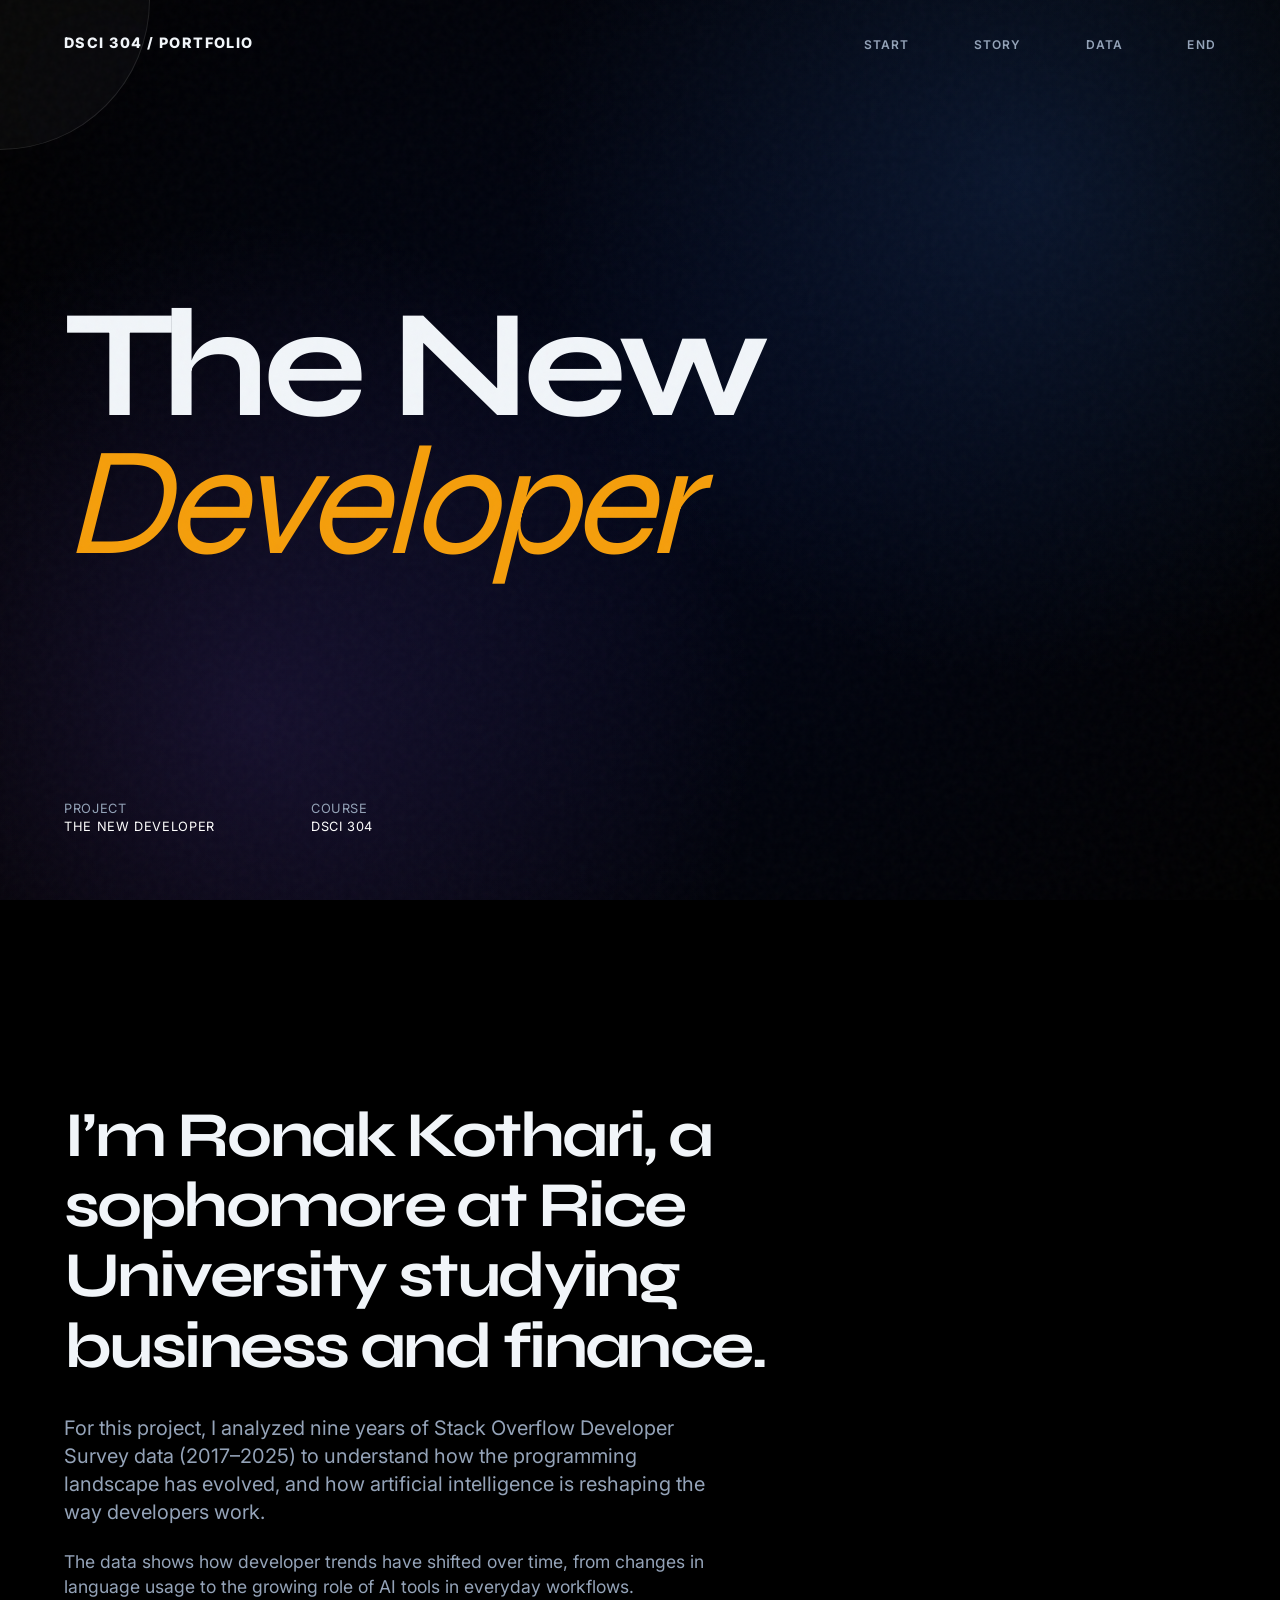
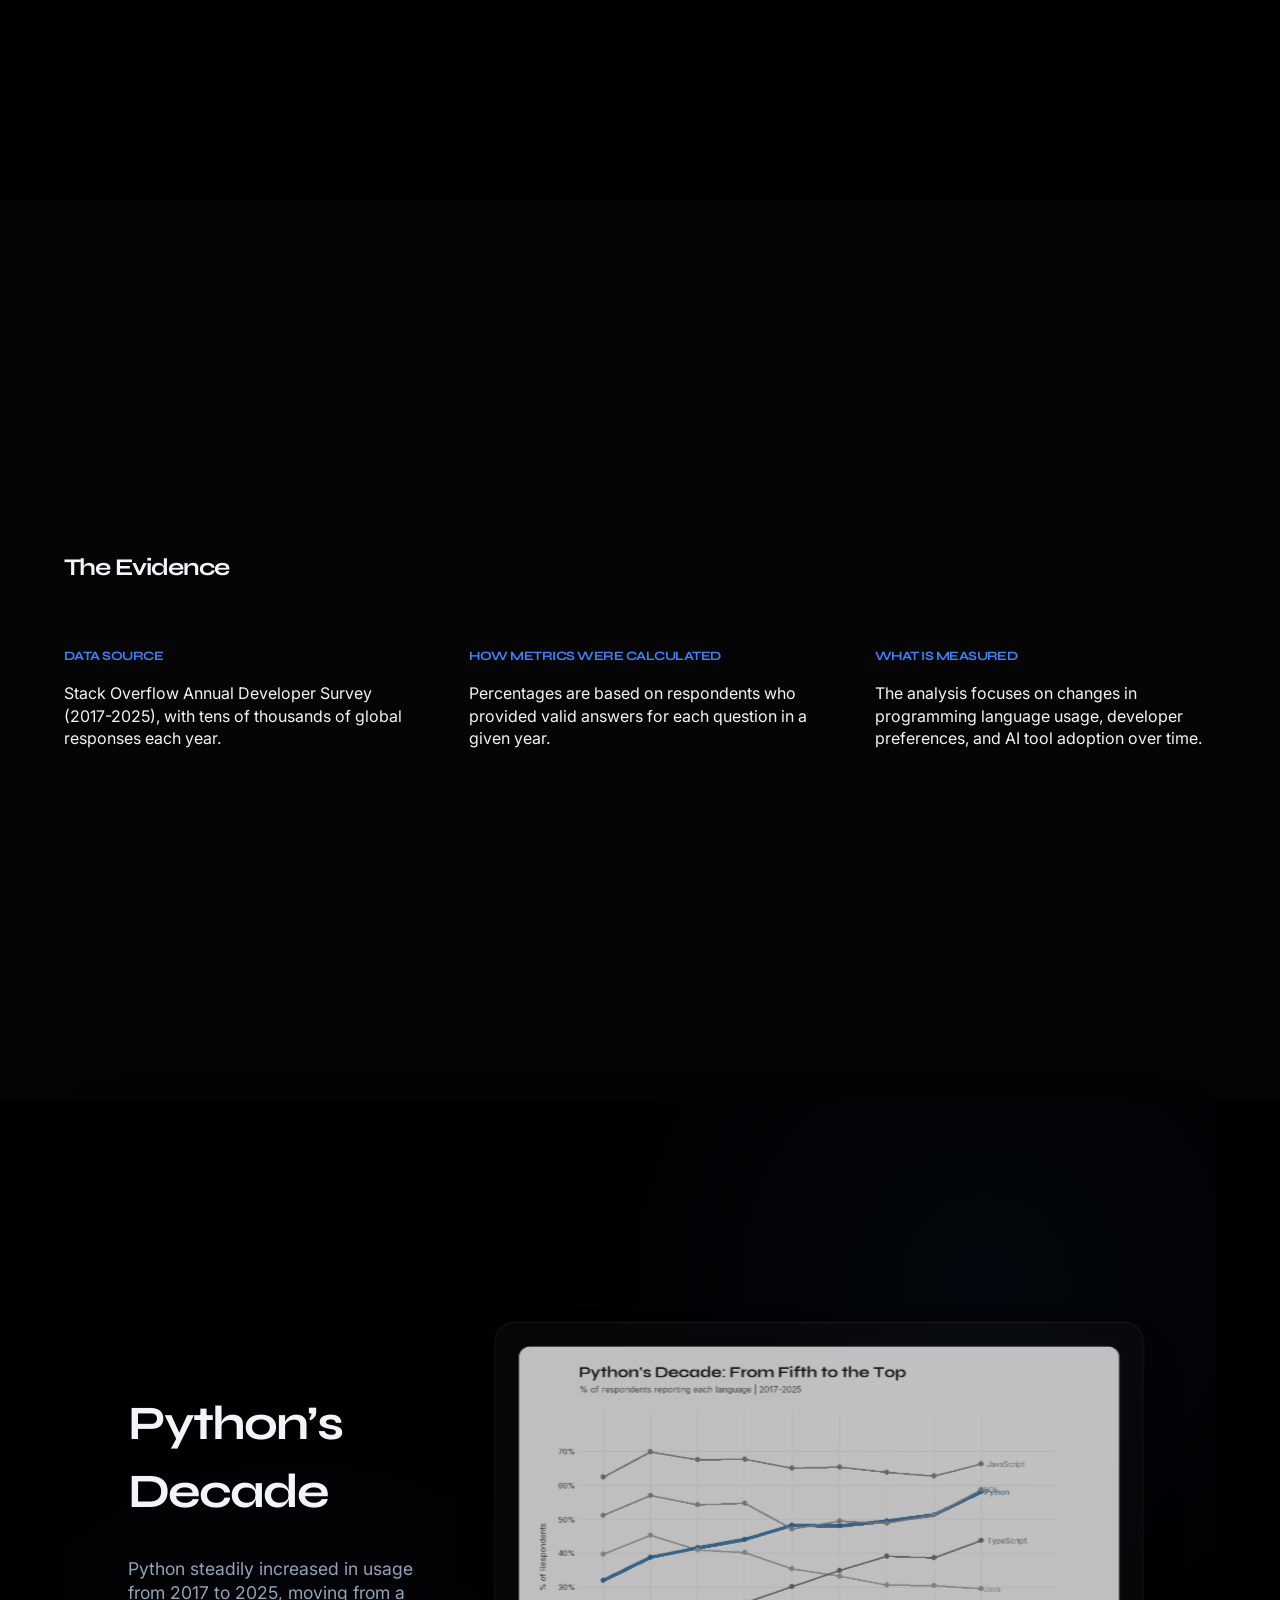
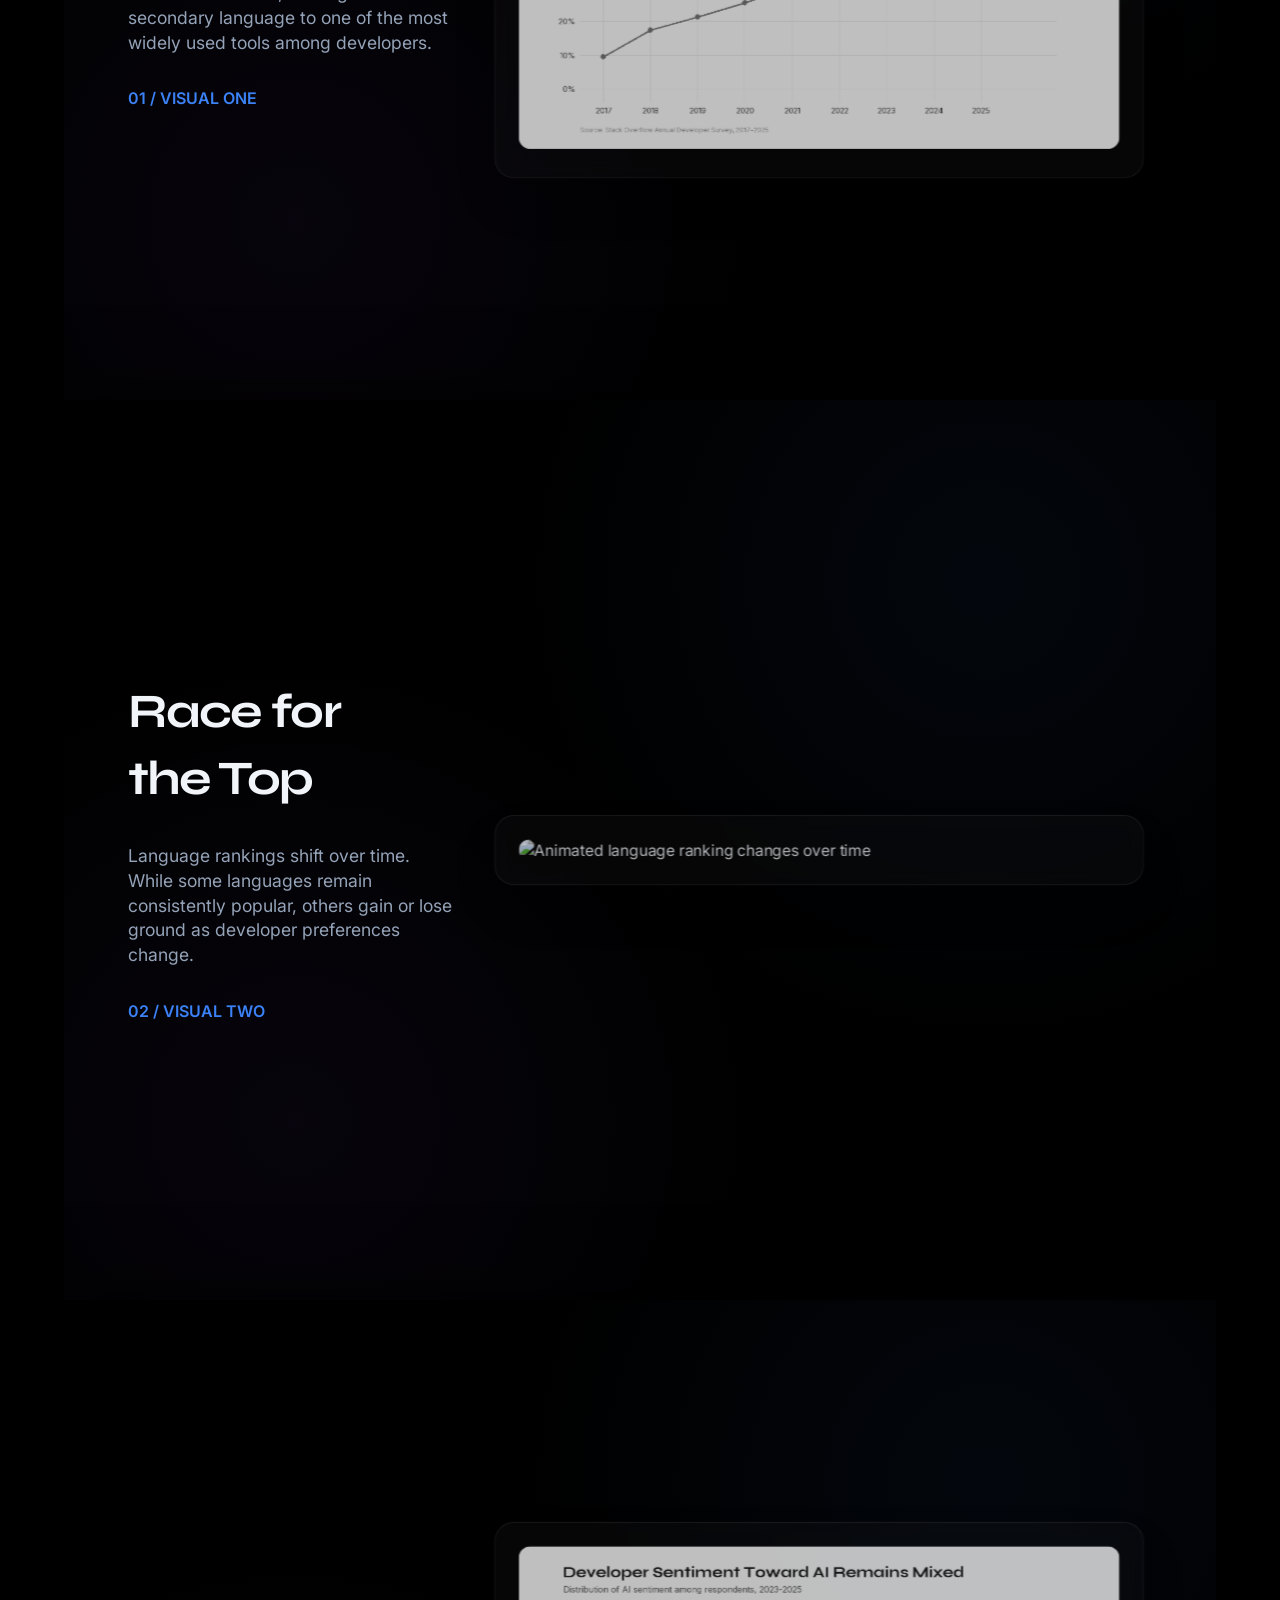
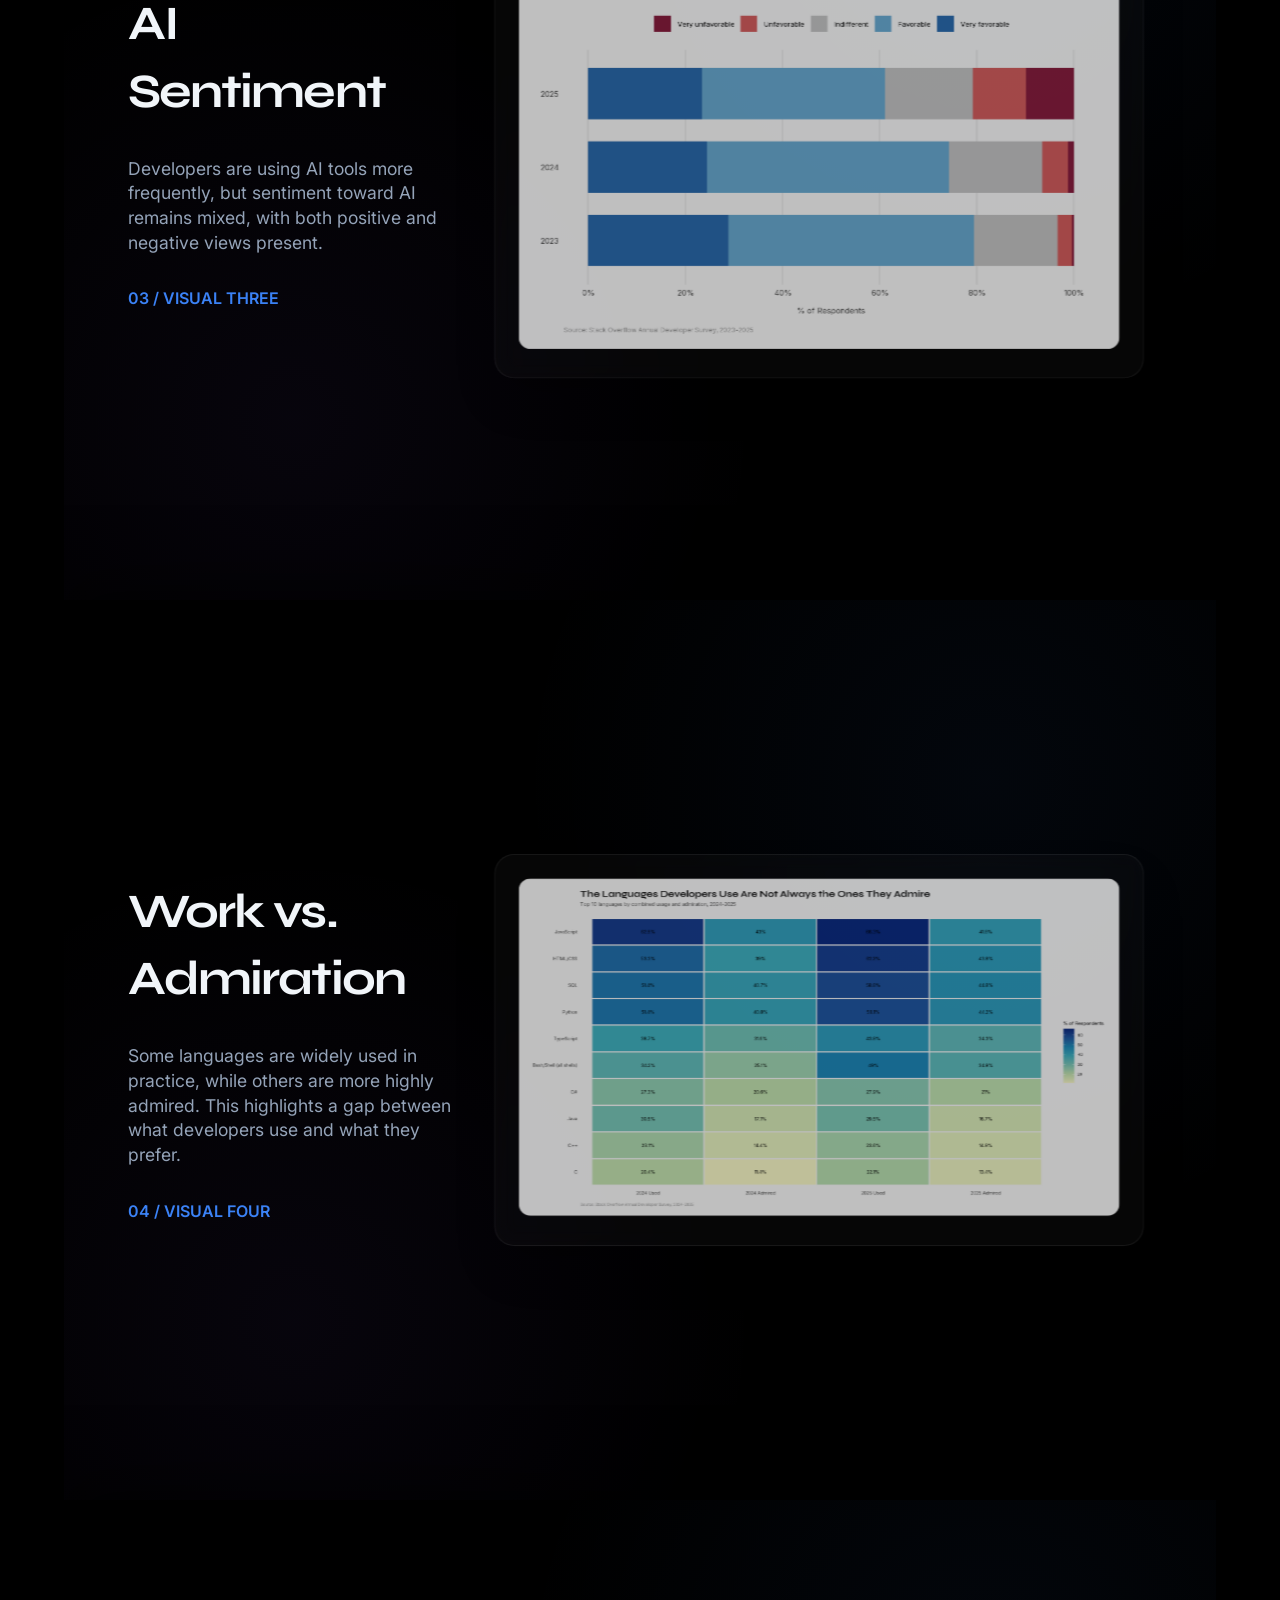
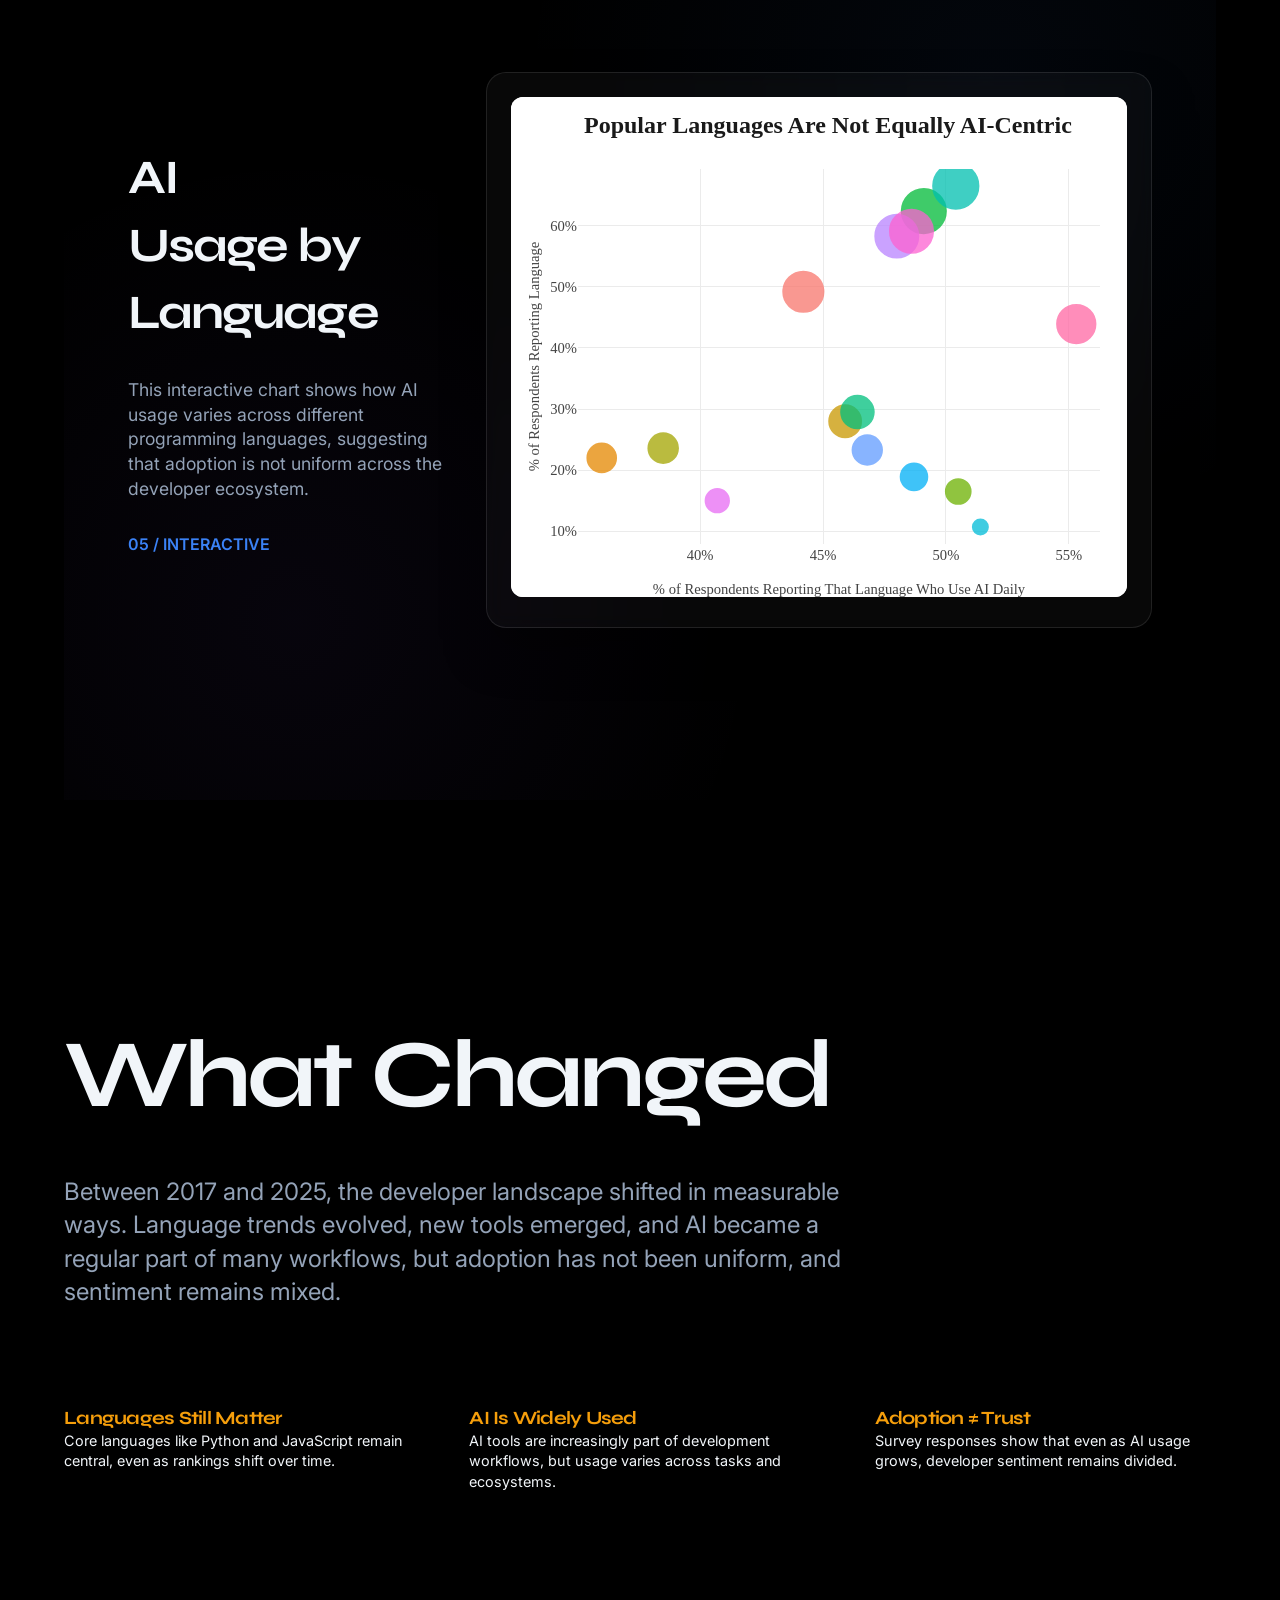
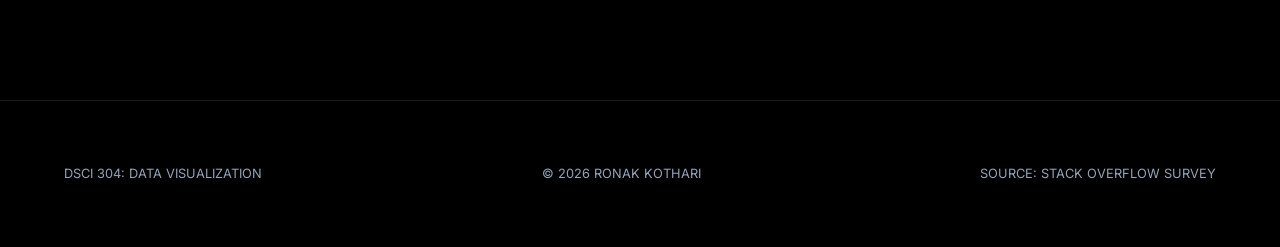
==== index.html @ cf256918 "Final Draft" ====
<!DOCTYPE html>
<html lang="en">

<head>
    <meta charset="UTF-8">
    <meta name="viewport" content="width=device-width, initial-scale=1.0">
    <meta name="description"
        content="A data story about the shift in developer culture from languages to AI, based on Stack Overflow Developer Surveys 2017-2025.">
    <title>Stack Overflow | The Shift to AI</title>
    <link rel="stylesheet" href="styles.css">
</head>

<body>

    <header>
        <nav>
            <div class="logo">DSCI 304 / PORTFOLIO</div>
            <ul class="nav-links">
                <li><a href="#hero" style="text-decoration: none;">Start</a></li>
                <li><a href="#intro" style="text-decoration: none;">Story</a></li>
                <li><a href="#methodology" style="text-decoration: none;">Data</a></li>
                <li><a href="#conclusion" style="text-decoration: none;">End</a></li>
            </ul>
        </nav>
    </header>

    <main>
        <section id="hero" class="hero">
            <div class="hero-content">
                <h1 class="reveal">The New <br> <span class="italic">Developer</span></h1>
            </div>
            <div class="orb-overlay"></div>
            <div class="hero-footer reveal">
                <div>
                    <div>Project</div>
                    <div style="color:white">The New Developer</div>
                </div>
                <div>
                    <div>Course</div>
                    <div style="color:white">DSCI 304</div>
                </div>
            </div>
        </section>

        <section id="intro" class="full-page-section">
            <div class="hero-content reveal">
                <h2 style="font-size: clamp(2rem, 5vw, 4rem); max-width: 900px; line-height: 1.1;">
                    I’m Ronak Kothari, a sophomore at Rice University studying business and finance.
                </h2>

                <p style="margin-top: 2rem; font-size: 1.25rem; max-width: 650px; color: var(--text-muted);">
                    For this project, I analyzed nine years of Stack Overflow Developer Survey data (2017–2025) to
                    understand how the programming landscape has evolved, and how artificial intelligence is reshaping
                    the way developers work.
                </p>

                <p style="margin-top: 1.5rem; font-size: 1.1rem; max-width: 650px; color: var(--text-muted);">
                    The data shows how developer trends have shifted over time, from changes in language usage to the
                    growing role of AI tools in everyday workflows.
                </p>
            </div>
        </section>

        <section id="methodology" class="full-page-section" style="background: rgba(255,255,255,0.02)">
            <div class="hero-content reveal">
                <h2 class="italic">The Evidence</h2>
                <div class="grid-cols-3">

                    <div class="grid-item">
                        <h4>Data Source</h4>
                        <p>
                            Stack Overflow Annual Developer Survey (2017-2025), with tens of thousands of global
                            responses each year.
                        </p>
                    </div>

                    <div class="grid-item">
                        <h4>How Metrics Were Calculated</h4>
                        <p>
                            Percentages are based on respondents who provided valid answers for each question in a given
                            year.
                        </p>
                    </div>

                    <div class="grid-item">
                        <h4>What Is Measured</h4>
                        <p>
                            The analysis focuses on changes in programming language usage, developer preferences, and AI
                            tool adoption over time.
                        </p>
                    </div>

                </div>
            </div>
        </section>

        <div class="stack-container">
            <section id="visual-1" class="stack-item">
                <div class="stack-text reveal">
                    <h2>Python’s <br><span class="italic">Decade</span></h2>
                    <p>Python steadily increased in usage from 2017 to 2025, moving from a secondary language to one of
                        the most widely used tools among developers.</p>
                    <div style="color: var(--accent-1); font-weight: 600;">01 / VISUAL ONE</div>
                </div>
                <div class="stack-visual reveal">
                    <img src="assets/Visual_1.png" alt="Python usage over time from Stack Overflow survey">
                </div>
            </section>
            <section id="visual-2" class="stack-item">
                <div class="stack-text reveal">
                    <h2>Race for <br><span class="italic">the Top</span></h2>
                    <p>Language rankings shift over time. While some languages remain consistently popular, others gain
                        or lose ground as developer preferences change.</p>
                    <div style="color: var(--accent-1); font-weight: 600;">02 / VISUAL TWO</div>
                </div>
                <div class="stack-visual reveal">
                    <img src="assets/Visual_2.gif" alt="Animated language ranking changes over time">
                </div>
            </section>
            <section id="visual-3" class="stack-item">
                <div class="stack-text reveal">
                    <h2>AI <br><span class="italic">Sentiment</span></h2>
                    <p>Developers are using AI tools more frequently, but sentiment toward AI remains mixed, with both
                        positive and negative views present.</p>
                    <div style="color: var(--accent-1); font-weight: 600;">03 / VISUAL THREE</div>
                </div>
                <div class="stack-visual reveal">
                    <img src="assets/Visual_3.png" alt="Developer sentiment toward AI from survey data">
                </div>
            </section>
            <section id="visual-4" class="stack-item">
                <div class="stack-text reveal">
                    <h2>Work vs. <br><span class="italic">Admiration</span></h2>
                    <p>Some languages are widely used in practice, while others are more highly admired. This highlights
                        a gap between what developers use and what they prefer.</p>
                    <div style="color: var(--accent-1); font-weight: 600;">04 / VISUAL FOUR</div>
                </div>
                <div class="stack-visual reveal">
                    <img src="assets/Visual_4.png" alt="Comparison of language usage and admiration">
                </div>
            </section>
            <section id="visual-5" class="stack-item">
                <div class="stack-text reveal">
                    <h2>AI <br><span class="italic">Usage by Language</span></h2>
                    <p>This interactive chart shows how AI usage varies across different programming languages,
                        suggesting that adoption is not uniform across the developer ecosystem.</p>
                    <div style="color: var(--accent-1); font-weight: 600;">05 / INTERACTIVE</div>
                </div>
                <div class="stack-visual reveal">
                    <iframe src="assets/Visual_5.html"
                        title="Interactive chart showing AI usage by programming language"></iframe>
                </div>
            </section>

        </div>

        <section id="conclusion" class="full-page-section" style="text-align: left;">
            <div class="hero-content reveal">

                <h2 style="font-size: clamp(3rem, 8vw, 6rem);">
                    What <span class="italic">Changed</span>
                </h2>

                <p style="font-size: 1.5rem; color: var(--text-muted); margin-top: 2rem; max-width: 800px;">
                    Between 2017 and 2025, the developer landscape shifted in measurable ways.
                    Language trends evolved, new tools emerged, and AI became a regular part of many workflows,
                    but adoption has not been uniform, and sentiment remains mixed.
                </p>

                <div class="grid-cols-3" style="margin-top: 6rem;">

                    <div>
                        <h3 style="color: var(--accent-3)">Languages Still Matter</h3>
                        <p style="font-size: 0.9rem;">
                            Core languages like Python and JavaScript remain central, even as rankings shift over time.
                        </p>
                    </div>

                    <div>
                        <h3 style="color: var(--accent-3)">AI Is Widely Used</h3>
                        <p style="font-size: 0.9rem;">
                            AI tools are increasingly part of development workflows, but usage varies across tasks and
                            ecosystems.
                        </p>
                    </div>

                    <div>
                        <h3 style="color: var(--accent-3)">Adoption ≠ Trust</h3>
                        <p style="font-size: 0.9rem;">
                            Survey responses show that even as AI usage grows, developer sentiment remains divided.
                        </p>
                    </div>

                </div>

            </div>
        </section>

    </main>

    <footer
        style="padding: 4rem; border-top: 1px solid rgba(255,255,255,0.1); font-size: 0.8rem; text-transform: uppercase;">
        <div style="display: flex; justify-content: space-between; color: var(--text-muted);">
            <div>DSCI 304: Data Visualization</div>
            <div>&copy; 2026 Ronak Kothari</div>
            <div>Source: Stack Overflow Survey</div>
        </div>
    </footer>

    <script src="script.js"></script>
</body>

</html>
---- styles.css ----
@import url('https://fonts.googleapis.com/css2?family=Inter:ital,opsz,wght@0,14..32,100..900;1,14..32,100..900&family=Syne:wght@400..800&display=swap');

:root {
    --bg-dark: #000000;
    --primary: #ffffff;
    --accent-1: #3b82f6;
    --accent-2: #8b5cf6;
    --accent-3: #f59e0b;
    --text-main: #f1f5f9;
    --text-muted: #94a3b8;
    --radius: 20px;
    --font-heading: 'Syne', sans-serif;
    --font-body: 'Inter', sans-serif;
}

* {
    margin: 0;
    padding: 0;
    box-sizing: border-box;
}

html {
    scroll-behavior: smooth;
    background-color: var(--bg-dark);
}

body {
    background-color: var(--bg-dark);
    color: var(--text-main);
    font-family: var(--font-body);
    line-height: 1.4;
    overflow-x: hidden;
    background:
        radial-gradient(circle at 80% 20%, rgba(59, 130, 246, 0.15) 0%, transparent 40%),
        radial-gradient(circle at 20% 80%, rgba(139, 92, 246, 0.15) 0%, transparent 40%),
        radial-gradient(circle at 50% 50%, rgba(2, 6, 23, 1) 0%, #000 100%);
    background-attachment: fixed;
}


body::before {
    content: "";
    position: fixed;
    top: 0;
    left: 0;
    width: 100%;
    height: 100%;
    background: url('data:image/svg+xml,<svg viewBox="0 0 200 200" xmlns="http://www.w3.org/2000/svg"><filter id="noiseFilter"><feTurbulence type="fractalNoise" baseFrequency="0.65" numOctaves="3" stitchTiles="stitch"/></filter><rect width="100%" height="100%" filter="url(%23noiseFilter)"/></svg>');
    opacity: 0.03;
    pointer-events: none;
    z-index: 100;
}

h1,
h2,
h3,
h4 {
    font-family: var(--font-heading);
    font-weight: 700;
    letter-spacing: -0.04em;
}


header {
    position: fixed;
    top: 0;
    left: 0;
    width: 100%;
    z-index: 1000;
    padding: 2rem 4rem;
}

nav {
    display: flex;
    justify-content: space-between;
    align-items: center;
    max-width: 1400px;
    margin: 0 auto;
}

.logo {
    text-transform: uppercase;
    font-weight: 800;
    letter-spacing: 0.1em;
    font-size: 0.9rem;
}

.nav-links {
    display: flex;
    gap: 4rem;
    list-style: none;
}

.nav-links a {
    text-transform: uppercase;
    font-size: 0.75rem;
    font-weight: 600;
    letter-spacing: 0.1em;
    color: var(--text-muted);
    transition: 0.3s;
}

.nav-links a:hover {
    color: var(--primary);
}


.hero {
    height: 100vh;
    display: flex;
    flex-direction: column;
    justify-content: center;
    padding: 0 4rem;
    position: relative;
}

.hero-content {
    max-width: 1200px;
    position: relative;
    z-index: 10;
}

.hero h1 {
    font-size: clamp(4rem, 12vw, 10rem);
    line-height: 0.9;
    margin-bottom: 2rem;
}

.hero h1 .italic {
    font-family: var(--font-heading);
    font-style: italic;
    font-weight: 400;
    color: var(--accent-3);
    position: relative;
    display: inline-block;
}


.orb-overlay {
    position: fixed;
    width: 300px;
    height: 300px;
    background: rgba(255, 255, 255, 0.03);
    backdrop-filter: blur(40px) saturate(150%);
    border-radius: 50%;
    border: 1px solid rgba(255, 255, 255, 0.1);
    top: -150px;
    left: -150px;
    z-index: 0;

    pointer-events: none;
    transition: transform 0.15s cubic-bezier(0.23, 1, 0.32, 1);
    will-change: transform;
}

.hero-footer {
    position: absolute;
    bottom: 4rem;
    left: 4rem;
    display: flex;
    gap: 6rem;
    font-size: 0.8rem;
    text-transform: uppercase;
    letter-spacing: 0.05em;
    color: var(--text-muted);
}


.stack-container {
    padding: 0 4rem;
    max-width: 1400px;
    margin: 0 auto;
}

.stack-item {
    position: sticky;
    top: 0;
    height: 100vh;
    display: flex;
    align-items: center;
    justify-content: space-between;
    padding: 0 4rem;
    z-index: 5;

    background: rgba(0, 0, 0, 0.85);
    background: radial-gradient(circle at 80% 20%, rgba(59, 130, 246, 0.05) 0%, transparent 40%),
        radial-gradient(circle at 20% 80%, rgba(139, 92, 246, 0.05) 0%, transparent 40%),
        rgba(0, 0, 0, 0.9);
    box-shadow: 0 -20px 50px rgba(0, 0, 0, 0.5);
}

.stack-text {
    flex: 0 0 35%;
    padding-right: 2rem;
    position: relative;
    z-index: 10;
}

.stack-text h2 {
    font-size: 3rem;
    margin-bottom: 2rem;
}

.stack-text p {
    font-size: 1.1rem;
    color: var(--text-muted);
    margin-bottom: 2rem;
}

.stack-visual {
    flex: 1;
    background: rgba(255, 255, 255, 0.03);
    border: 1px solid rgba(255, 255, 255, 0.1);
    border-radius: var(--radius);
    padding: 1.5rem;
    backdrop-filter: blur(10px);
    box-shadow: 0 25px 50px -12px rgba(0, 0, 0, 0.5);
    transition: transform 0.5s ease-out;
    position: relative;
    z-index: 10;
}


.stack-visual img,
.stack-visual gif {
    width: 100%;
    height: auto;
    border-radius: 12px;
}

.stack-visual iframe {
    width: 100%;
    height: 500px;
    border: none;
    border-radius: 12px;
}


.full-page-section {
    min-height: 100vh;
    padding: 10rem 4rem;
    display: flex;
    flex-direction: column;
    justify-content: center;
}

.grid-cols-3 {
    display: grid;
    grid-template-columns: repeat(3, 1fr);
    gap: 4rem;
    margin-top: 4rem;
}

.grid-item h4 {
    text-transform: uppercase;
    font-size: 0.8rem;
    color: var(--accent-1);
    margin-bottom: 1rem;
}


@media (max-width: 1024px) {
    .stack-item {
        flex-direction: column;
        align-items: flex-start;
        position: relative;

        top: 0;
        margin-bottom: 4rem;
    }

    .stack-text {
        flex: 1;
        padding-right: 0;
        margin-bottom: 2rem;
    }

    header {
        padding: 2rem;
    }

    .hero {
        padding: 0 2rem;
    }

    .hero h1 {
        font-size: 4rem;
    }
}
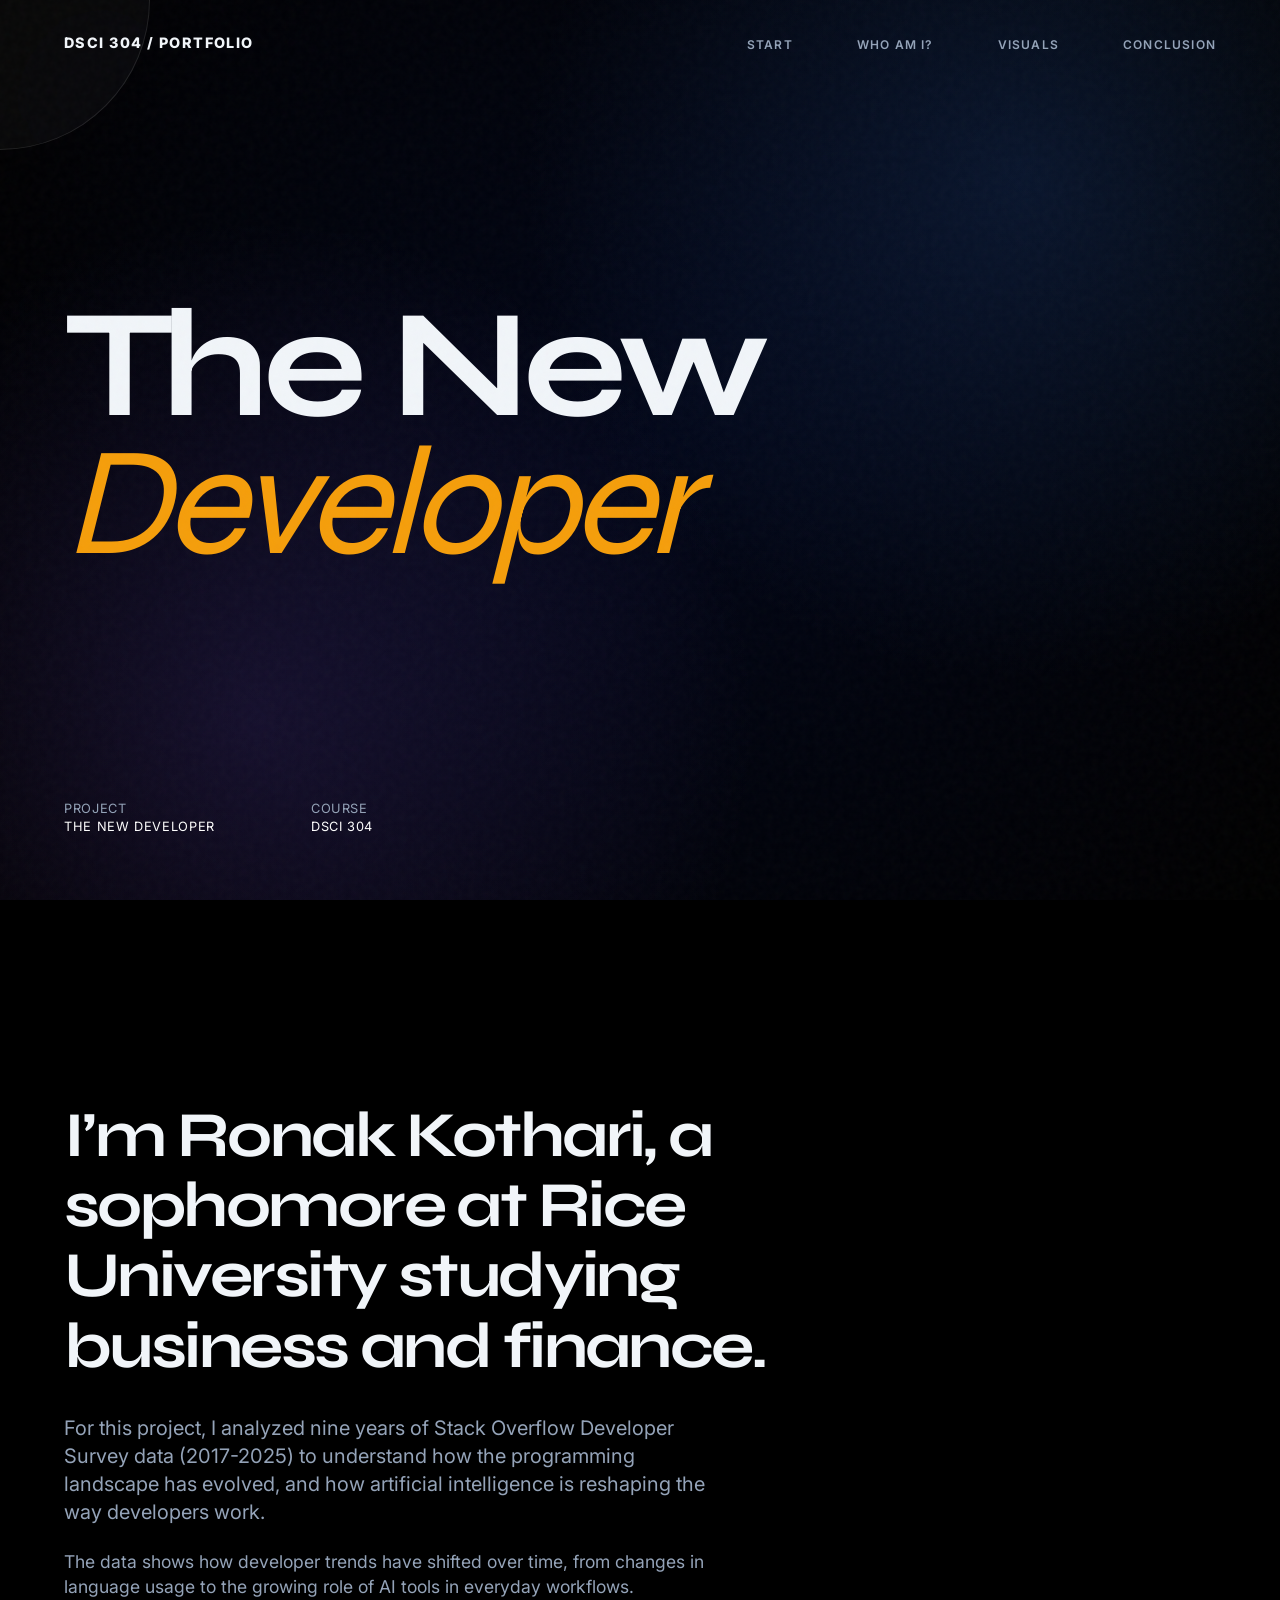
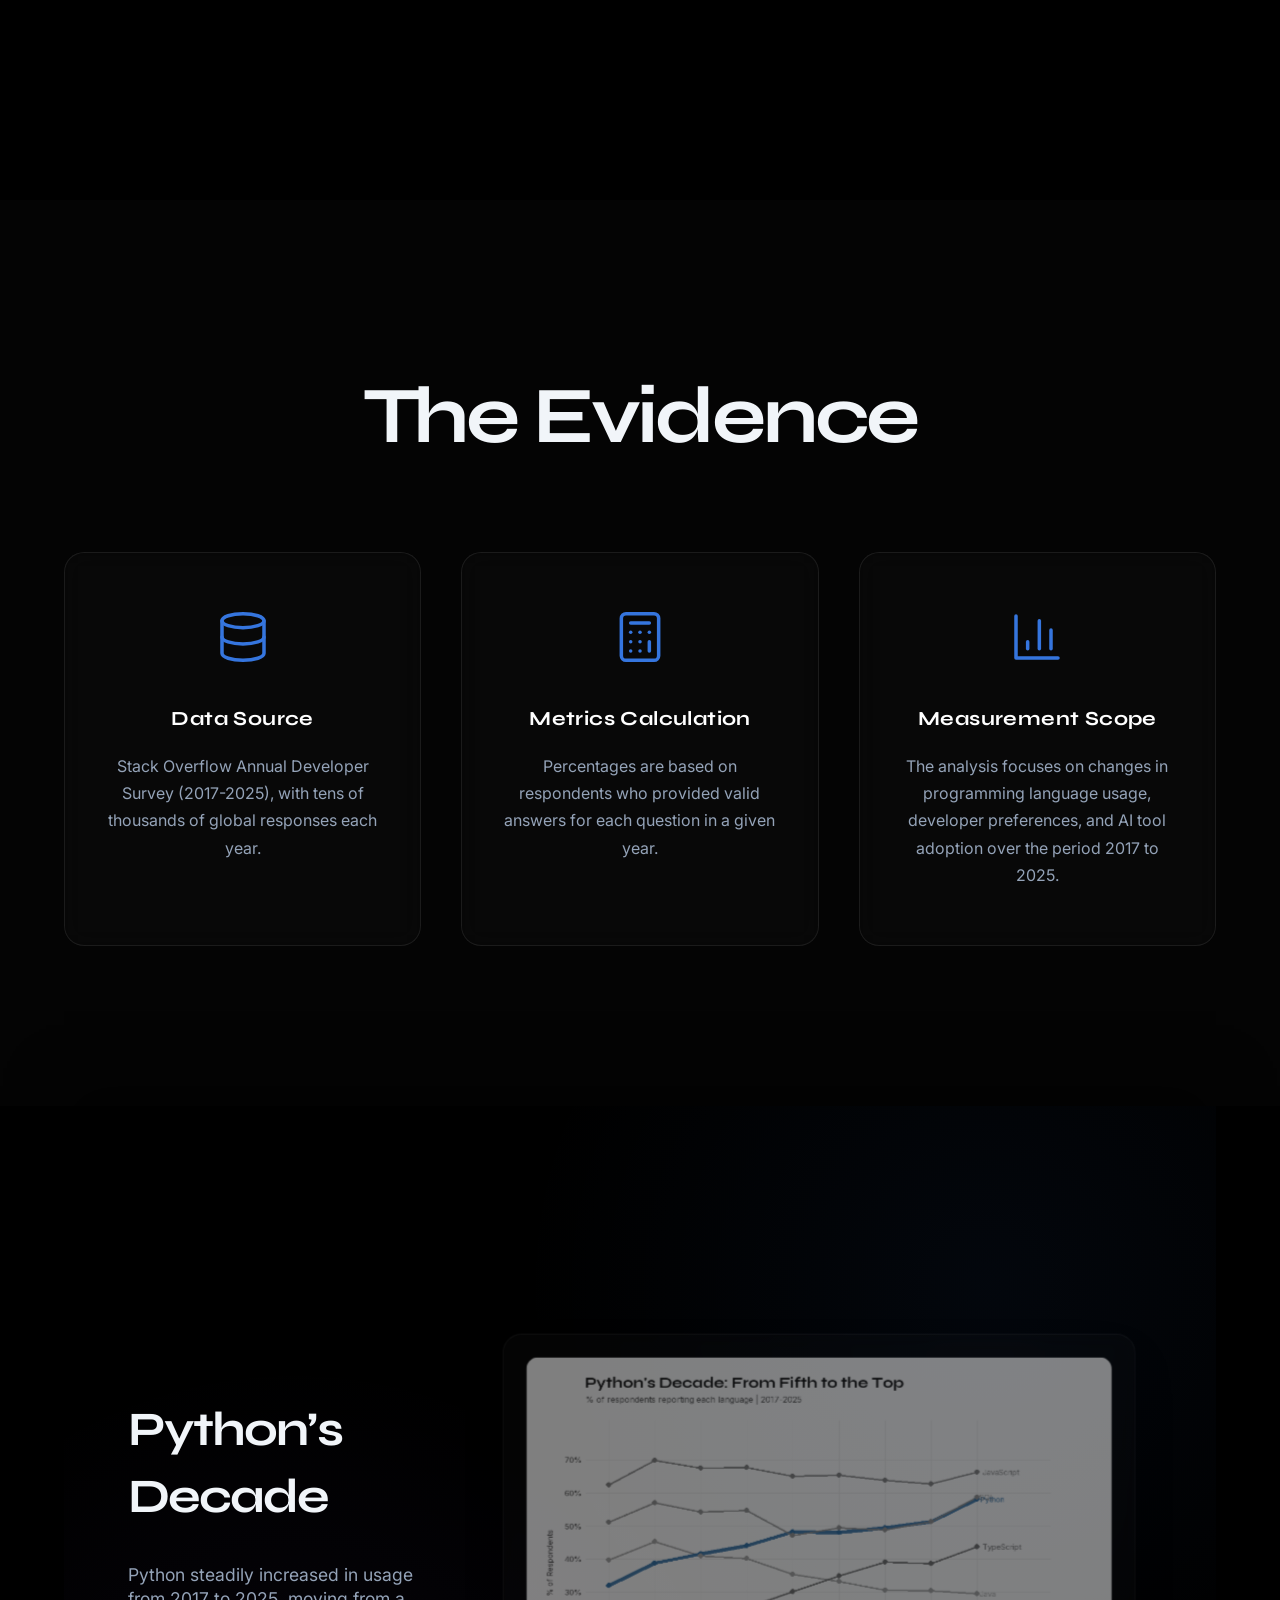
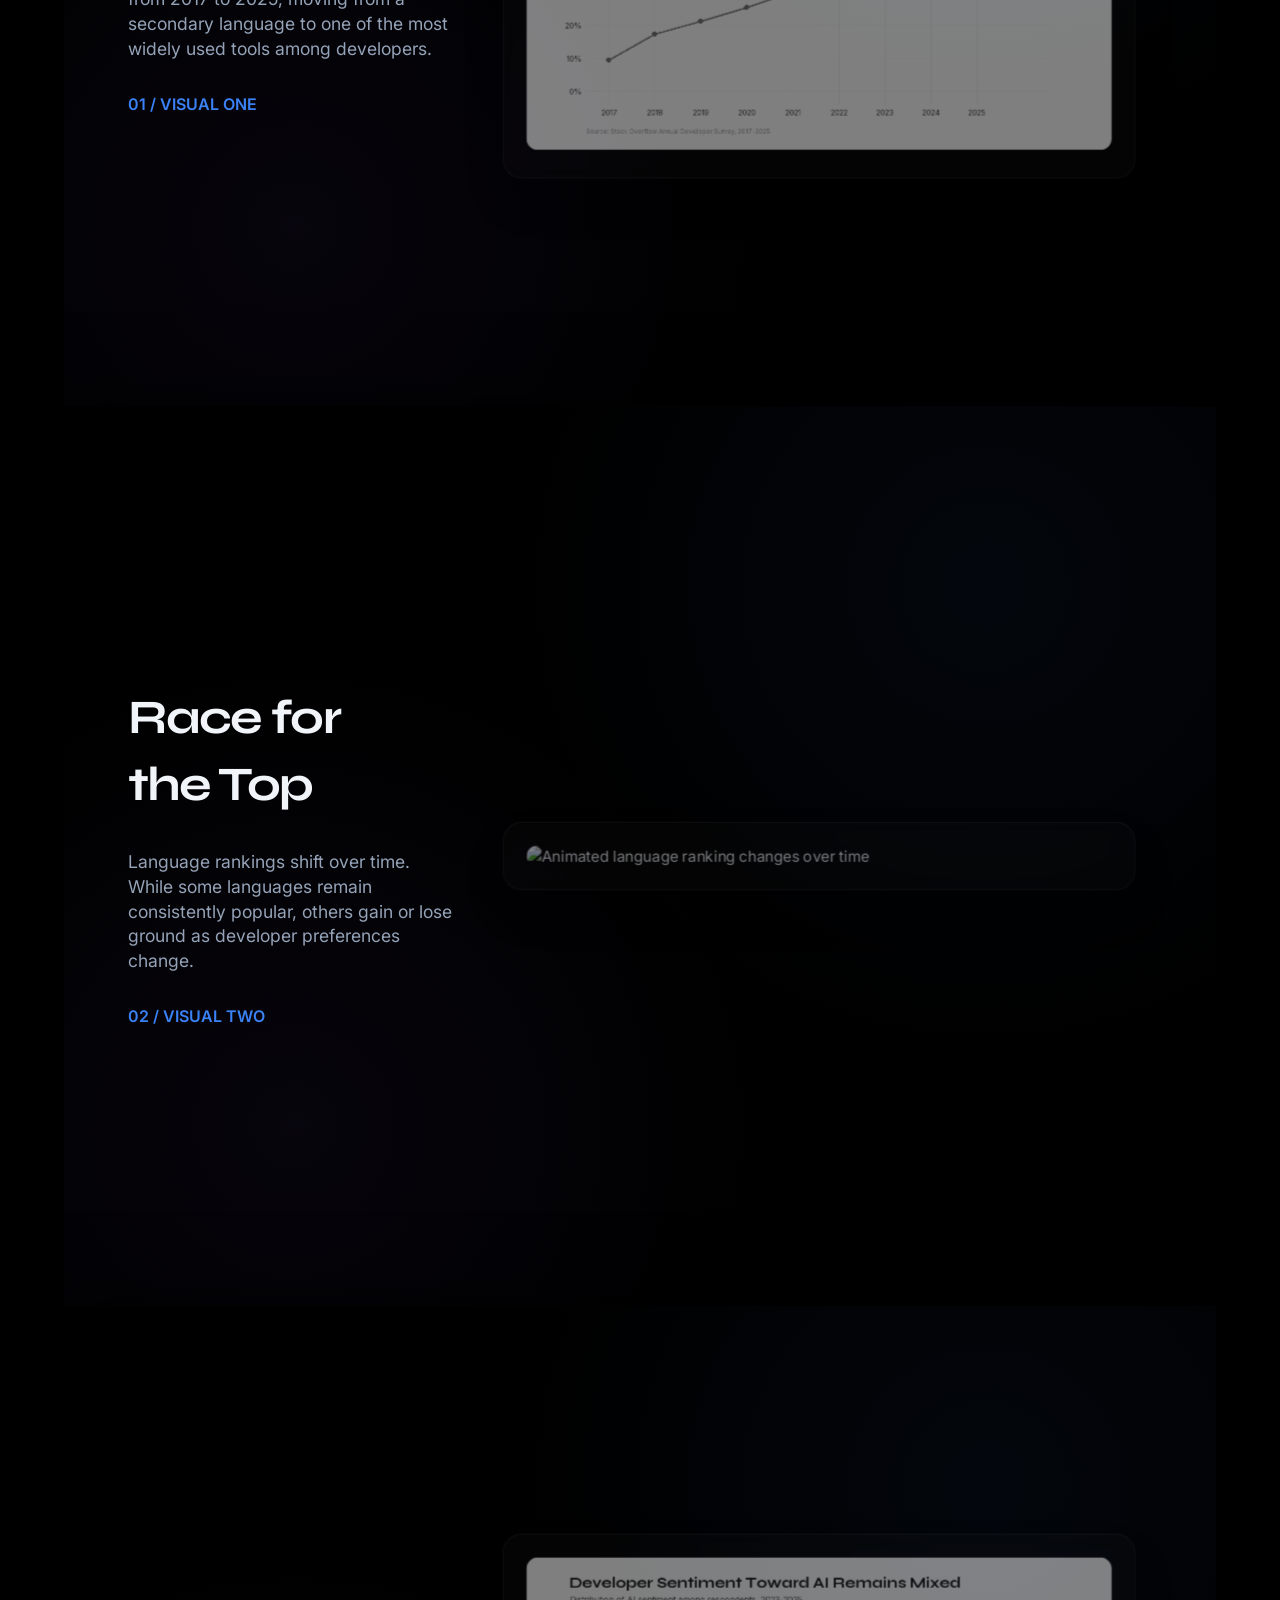
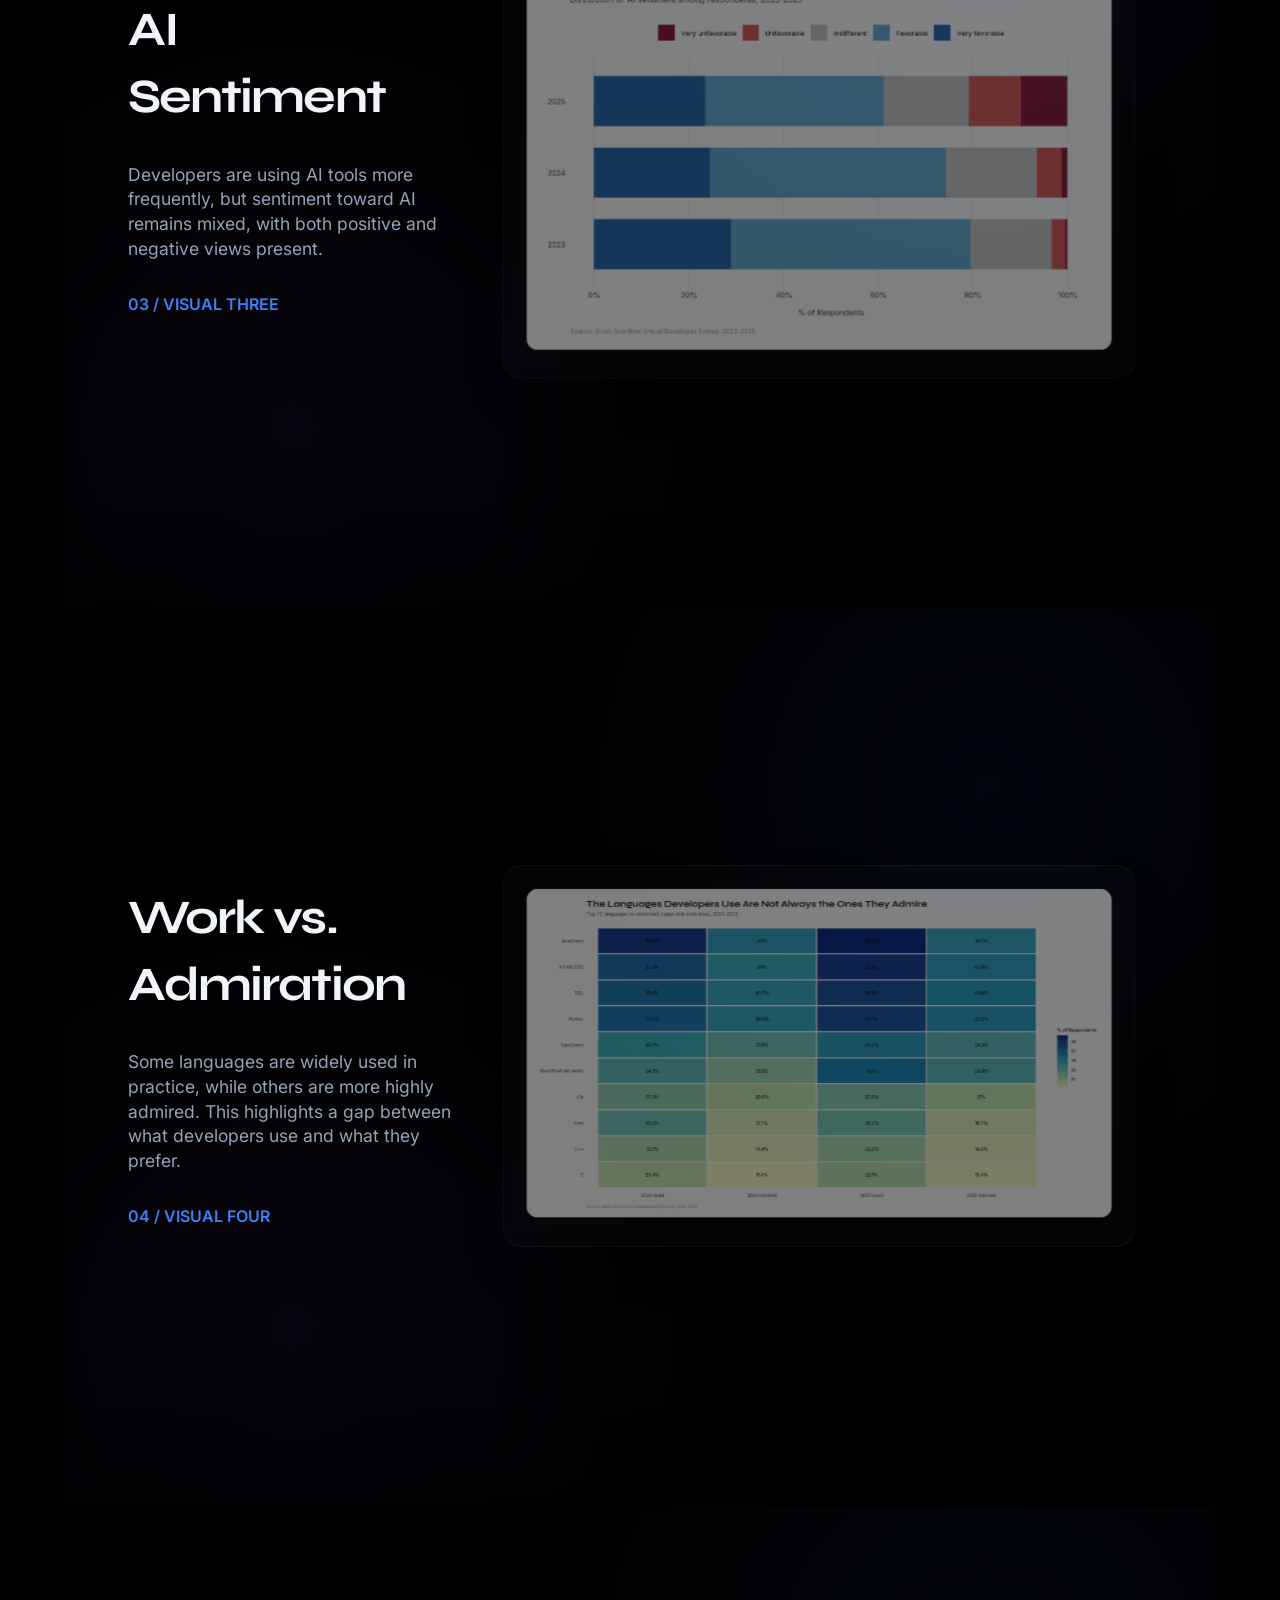
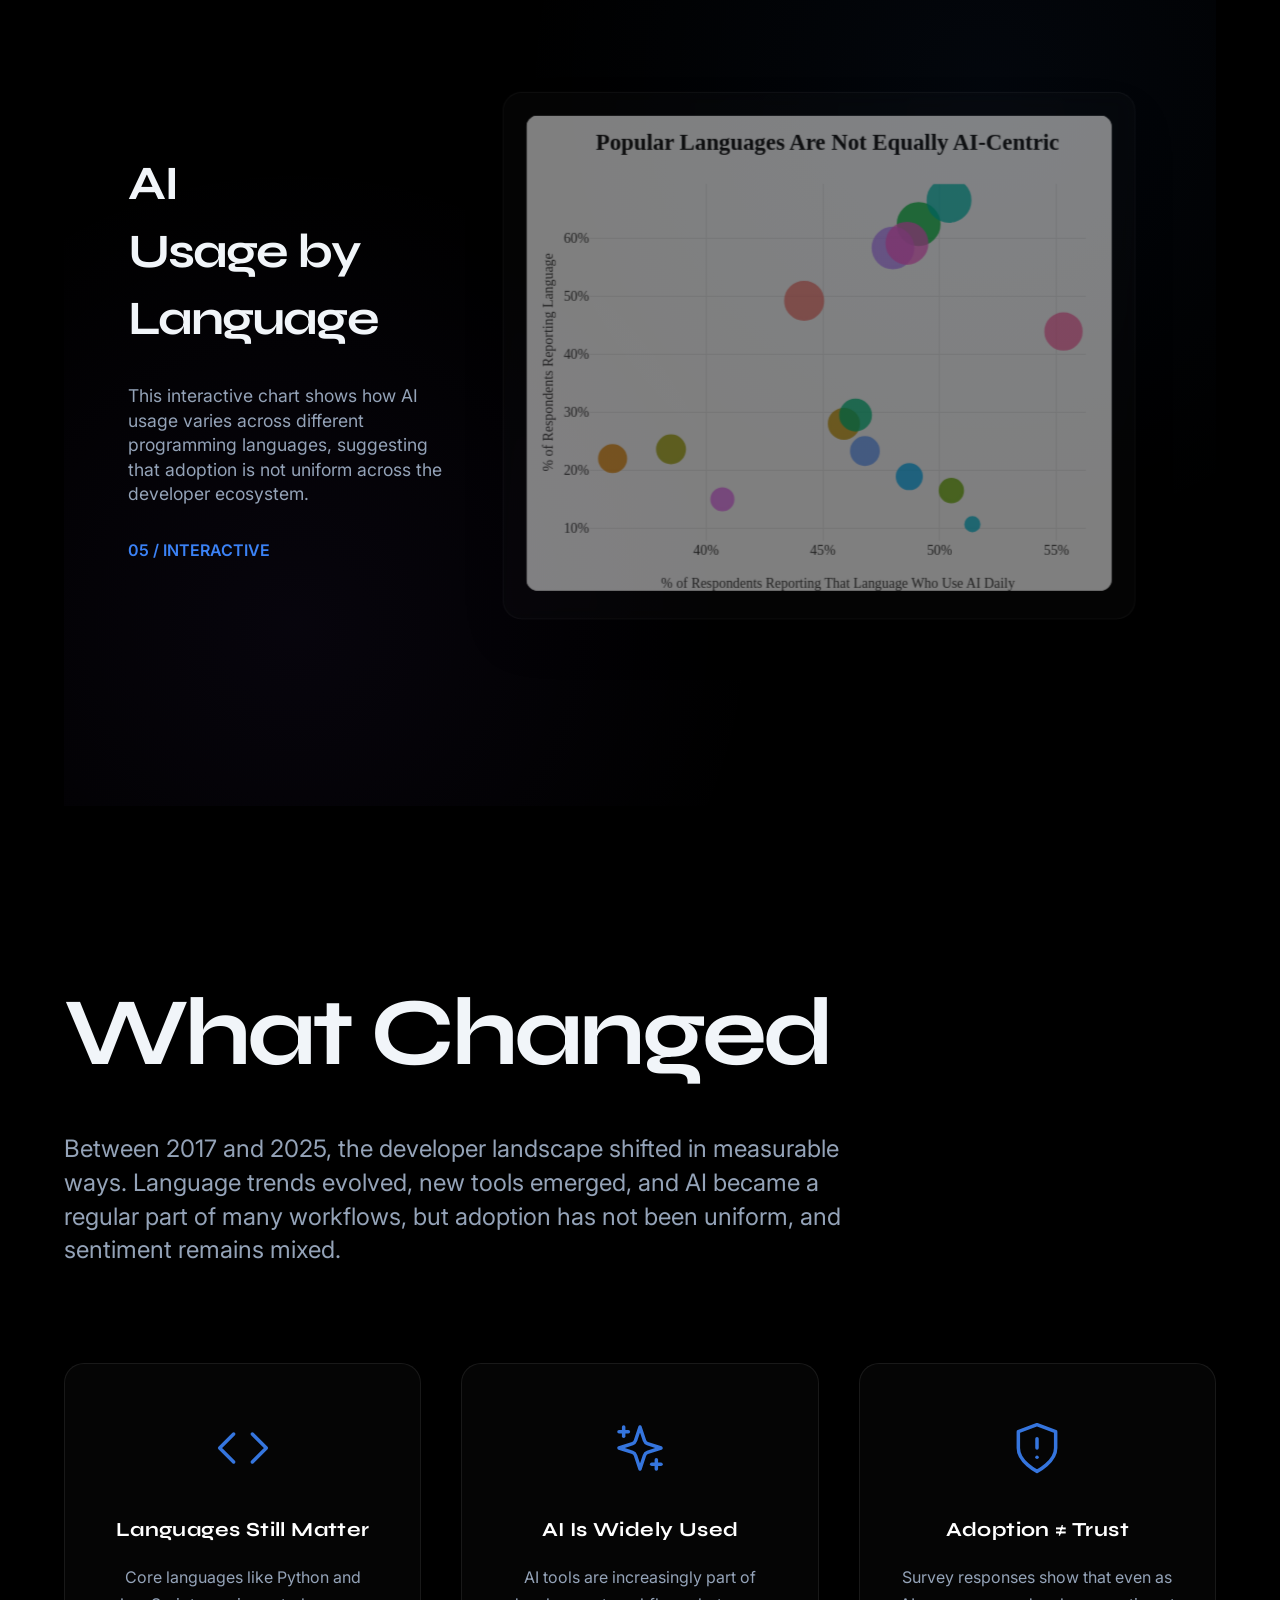
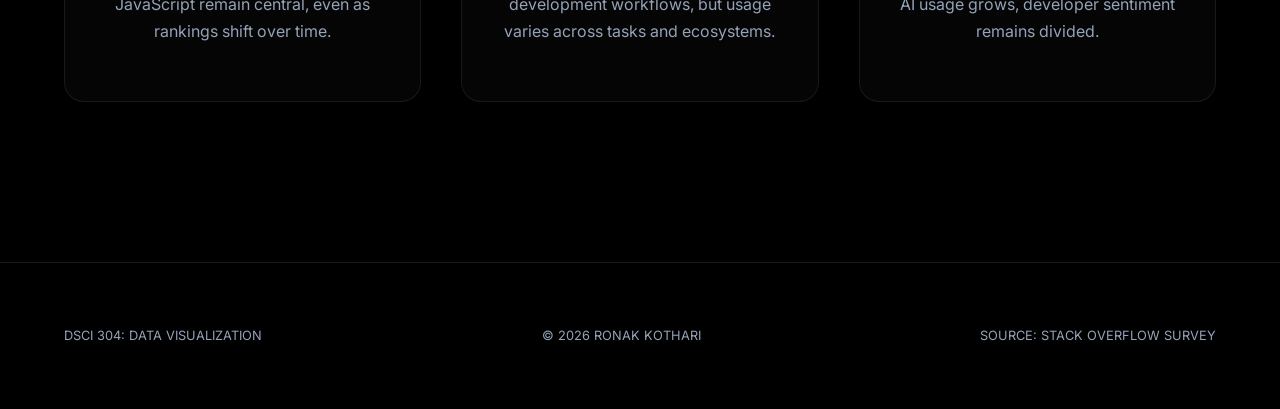
==== commit e101d517: "Revised Draft This is pretty lit" ====
--- a/index.html
+++ b/index.html
@@ -6,8 +6,9 @@
     <meta name="viewport" content="width=device-width, initial-scale=1.0">
     <meta name="description"
         content="A data story about the shift in developer culture from languages to AI, based on Stack Overflow Developer Surveys 2017-2025.">
-    <title>Stack Overflow | The Shift to AI</title>
+    <title>The New Developer - Project by Ronak Kothari</title>
     <link rel="stylesheet" href="styles.css">
+    <link rel="icon" type="image/x-icon" href="icon.png">
 </head>
 
 <body>
@@ -17,9 +18,9 @@
             <div class="logo">DSCI 304 / PORTFOLIO</div>
             <ul class="nav-links">
                 <li><a href="#hero" style="text-decoration: none;">Start</a></li>
-                <li><a href="#intro" style="text-decoration: none;">Story</a></li>
-                <li><a href="#methodology" style="text-decoration: none;">Data</a></li>
-                <li><a href="#conclusion" style="text-decoration: none;">End</a></li>
+                <li><a href="#intro" style="text-decoration: none;">Who am I?</a></li>
+                <li><a href="#methodology" style="text-decoration: none;">Visuals</a></li>
+                <li><a href="#conclusion" style="text-decoration: none;">Conclusion</a></li>
             </ul>
         </nav>
     </header>
@@ -49,7 +50,7 @@
                 </h2>
 
                 <p style="margin-top: 2rem; font-size: 1.25rem; max-width: 650px; color: var(--text-muted);">
-                    For this project, I analyzed nine years of Stack Overflow Developer Survey data (2017–2025) to
+                    For this project, I analyzed nine years of Stack Overflow Developer Survey data (2017-2025) to
                     understand how the programming landscape has evolved, and how artificial intelligence is reshaping
                     the way developers work.
                 </p>
@@ -61,12 +62,20 @@
             </div>
         </section>
 
-        <section id="methodology" class="full-page-section" style="background: rgba(255,255,255,0.02)">
-            <div class="hero-content reveal">
-                <h2 class="italic">The Evidence</h2>
-                <div class="grid-cols-3">
-
-                    <div class="grid-item">
+        <section id="methodology" class="full-page-section" style="background: rgba(255,255,255,0.015)">
+            <div class="hero-content reveal evidence-section">
+                <h2 class="italic" style="font-size: clamp(3rem, 8vw, 5rem); margin-bottom: 1rem;">The Evidence</h2>
+                <div class="evidence-grid">
+
+                    <div class="evidence-card">
+                        <div class="evidence-icon">
+                            <svg xmlns="http://www.w3.org/2000/svg" viewBox="0 0 24 24" fill="none"
+                                stroke="currentColor" stroke-width="1.5" stroke-linecap="round" stroke-linejoin="round">
+                                <ellipse cx="12" cy="5" rx="9" ry="3" />
+                                <path d="M3 5V19A9 3 0 0 0 21 19V5" />
+                                <path d="M3 12A9 3 0 0 0 21 12" />
+                            </svg>
+                        </div>
                         <h4>Data Source</h4>
                         <p>
                             Stack Overflow Annual Developer Survey (2017-2025), with tens of thousands of global
@@ -74,19 +83,43 @@
                         </p>
                     </div>
 
-                    <div class="grid-item">
-                        <h4>How Metrics Were Calculated</h4>
+                    <div class="evidence-card">
+                        <div class="evidence-icon">
+                            <svg xmlns="http://www.w3.org/2000/svg" viewBox="0 0 24 24" fill="none"
+                                stroke="currentColor" stroke-width="1.5" stroke-linecap="round" stroke-linejoin="round">
+                                <rect width="16" height="20" x="4" y="2" rx="2" />
+                                <line x1="8" x2="16" y1="6" y2="6" />
+                                <line x1="16" x2="16" y1="14" y2="18" />
+                                <path d="M16 10h.01" />
+                                <path d="M12 10h.01" />
+                                <path d="M8 10h.01" />
+                                <path d="M12 14h.01" />
+                                <path d="M8 14h.01" />
+                                <path d="M12 18h.01" />
+                                <path d="M8 18h.01" />
+                            </svg>
+                        </div>
+                        <h4>Metrics Calculation</h4>
                         <p>
                             Percentages are based on respondents who provided valid answers for each question in a given
                             year.
                         </p>
                     </div>
 
-                    <div class="grid-item">
-                        <h4>What Is Measured</h4>
+                    <div class="evidence-card">
+                        <div class="evidence-icon">
+                            <svg xmlns="http://www.w3.org/2000/svg" viewBox="0 0 24 24" fill="none"
+                                stroke="currentColor" stroke-width="1.5" stroke-linecap="round" stroke-linejoin="round">
+                                <path d="M3 3v18h18" />
+                                <path d="M18 17V9" />
+                                <path d="M13 17V5" />
+                                <path d="M8 17v-3" />
+                            </svg>
+                        </div>
+                        <h4>Measurement Scope</h4>
                         <p>
                             The analysis focuses on changes in programming language usage, developer preferences, and AI
-                            tool adoption over time.
+                            tool adoption over the period 2017 to 2025.
                         </p>
                     </div>
 
@@ -167,26 +200,52 @@
                     but adoption has not been uniform, and sentiment remains mixed.
                 </p>
 
-                <div class="grid-cols-3" style="margin-top: 6rem;">
-
-                    <div>
-                        <h3 style="color: var(--accent-3)">Languages Still Matter</h3>
-                        <p style="font-size: 0.9rem;">
+                <div class="evidence-grid" style="margin-top: 6rem;">
+
+                    <div class="evidence-card">
+                        <div class="evidence-icon">
+                            <svg xmlns="http://www.w3.org/2000/svg" viewBox="0 0 24 24" fill="none"
+                                stroke="currentColor" stroke-width="1.5" stroke-linecap="round" stroke-linejoin="round">
+                                <polyline points="16 18 22 12 16 6" />
+                                <polyline points="8 6 2 12 8 18" />
+                            </svg>
+                        </div>
+                        <h4>Languages Still Matter</h4>
+                        <p>
                             Core languages like Python and JavaScript remain central, even as rankings shift over time.
                         </p>
                     </div>
 
-                    <div>
-                        <h3 style="color: var(--accent-3)">AI Is Widely Used</h3>
-                        <p style="font-size: 0.9rem;">
+                    <div class="evidence-card">
+                        <div class="evidence-icon">
+                            <svg xmlns="http://www.w3.org/2000/svg" viewBox="0 0 24 24" fill="none"
+                                stroke="currentColor" stroke-width="1.5" stroke-linecap="round" stroke-linejoin="round">
+                                <path
+                                    d="m12 3-1.912 5.813a2 2 0 0 1-1.275 1.275L3 12l5.813 1.912a2 2 0 0 1 1.275 1.275L12 21l1.912-5.813a2 2 0 0 1 1.275-1.275L21 12l-5.813-1.912a2 2 0 0 1-1.275-1.275L12 3Z" />
+                                <path d="M5 3v4" />
+                                <path d="M19 17v4" />
+                                <path d="M3 5h4" />
+                                <path d="M17 19h4" />
+                            </svg>
+                        </div>
+                        <h4>AI Is Widely Used</h4>
+                        <p>
                             AI tools are increasingly part of development workflows, but usage varies across tasks and
                             ecosystems.
                         </p>
                     </div>
 
-                    <div>
-                        <h3 style="color: var(--accent-3)">Adoption ≠ Trust</h3>
-                        <p style="font-size: 0.9rem;">
+                    <div class="evidence-card">
+                        <div class="evidence-icon">
+                            <svg xmlns="http://www.w3.org/2000/svg" viewBox="0 0 24 24" fill="none"
+                                stroke="currentColor" stroke-width="1.5" stroke-linecap="round" stroke-linejoin="round">
+                                <path d="M12 22s8-4 8-10V5l-8-3-8 3v7c0 6 8 10 8 10" />
+                                <line x1="12" x2="12" y1="8" y2="12" />
+                                <line x1="12" x2="12.01" y1="16" y2="16" />
+                            </svg>
+                        </div>
+                        <h4>Adoption ≠ Trust</h4>
+                        <p>
                             Survey responses show that even as AI usage grows, developer sentiment remains divided.
                         </p>
                     </div>
--- a/styles.css
+++ b/styles.css
@@ -1,4 +1,29 @@
 @import url('https://fonts.googleapis.com/css2?family=Inter:ital,opsz,wght@0,14..32,100..900;1,14..32,100..900&family=Syne:wght@400..800&display=swap');
+
+/* Custom Scrollbar */
+::-webkit-scrollbar {
+    width: 8px;
+}
+
+::-webkit-scrollbar-track {
+    background: #000;
+}
+
+::-webkit-scrollbar-thumb {
+    background: rgba(255, 255, 255, 0.1);
+    border-radius: 100px;
+    border: 2px solid #000;
+}
+
+::-webkit-scrollbar-thumb:hover {
+    background: var(--accent-1);
+}
+
+/* Firefox */
+* {
+    scrollbar-width: thin;
+    scrollbar-color: rgba(255, 255, 255, 0.1) #000;
+}
 
 :root {
     --bg-dark: #000000;
@@ -68,6 +93,26 @@
     width: 100%;
     z-index: 1000;
     padding: 2rem 4rem;
+    background: transparent;
+    backdrop-filter: blur(0px);
+    border-bottom: 1px solid transparent;
+    transition: 
+        transform 0.4s cubic-bezier(0.23, 1, 0.32, 1),
+        background 0.4s ease,
+        padding 0.4s ease,
+        border-bottom 0.4s ease;
+}
+
+header.nav-scrolled {
+    background: rgba(0, 0, 0, 0.3);
+    background: rgba(255, 255, 255, 0.02);
+    backdrop-filter: blur(20px);
+    padding: 1.25rem 4rem;
+    border-bottom: 1px solid rgba(255, 255, 255, 0.08);
+}
+
+header.nav-hidden {
+    transform: translateY(-100%);
 }
 
 nav {
@@ -116,6 +161,8 @@
 
 .hero-content {
     max-width: 1200px;
+    width: 100%;
+    margin: 0 auto;
     position: relative;
     z-index: 10;
 }
@@ -251,11 +298,70 @@
     margin-top: 4rem;
 }
 
-.grid-item h4 {
-    text-transform: uppercase;
-    font-size: 0.8rem;
+/* Evidence Section Redesign */
+.evidence-section {
+    text-align: center;
+}
+
+.evidence-grid {
+    display: grid;
+    grid-template-columns: repeat(auto-fit, minmax(320px, 1fr));
+    justify-content: center;
+    gap: 2.5rem;
+    margin-top: 5rem;
+    width: 100%;
+}
+
+.evidence-card {
+    background: rgba(255, 255, 255, 0.02);
+    border: 1px solid rgba(255, 255, 255, 0.08);
+    padding: 3.5rem 2.5rem;
+    border-radius: var(--radius);
+    backdrop-filter: blur(12px);
+    transition: all 0.5s cubic-bezier(0.23, 1, 0.32, 1);
+    display: flex;
+    flex-direction: column;
+    align-items: center;
+    text-align: center;
+    height: 100%;
+}
+
+.evidence-card:hover {
+    background: rgba(255, 255, 255, 0.04);
+    border-color: rgba(255, 255, 255, 0.15);
+    transform: translateY(-12px);
+    box-shadow: 
+        0 30px 60px -12px rgba(0, 0, 0, 0.5),
+        0 18px 36px -18px rgba(0, 0, 0, 0.5);
+}
+
+.evidence-icon {
+    width: 56px;
+    height: 56px;
     color: var(--accent-1);
-    margin-bottom: 1rem;
+    margin-bottom: 2.5rem;
+    opacity: 0.9;
+    transition: all 0.4s ease;
+}
+
+.evidence-card:hover .evidence-icon {
+    color: var(--accent-3);
+    transform: scale(1.1);
+    filter: drop-shadow(0 0 10px rgba(245, 158, 11, 0.3));
+}
+
+.evidence-card h4 {
+    font-size: 1.25rem;
+    margin-bottom: 1.25rem;
+    color: var(--primary);
+    letter-spacing: 0.02em;
+}
+
+.evidence-card p {
+    font-size: 1rem;
+    color: var(--text-muted);
+    line-height: 1.7;
+    margin: 0;
 }
 
 
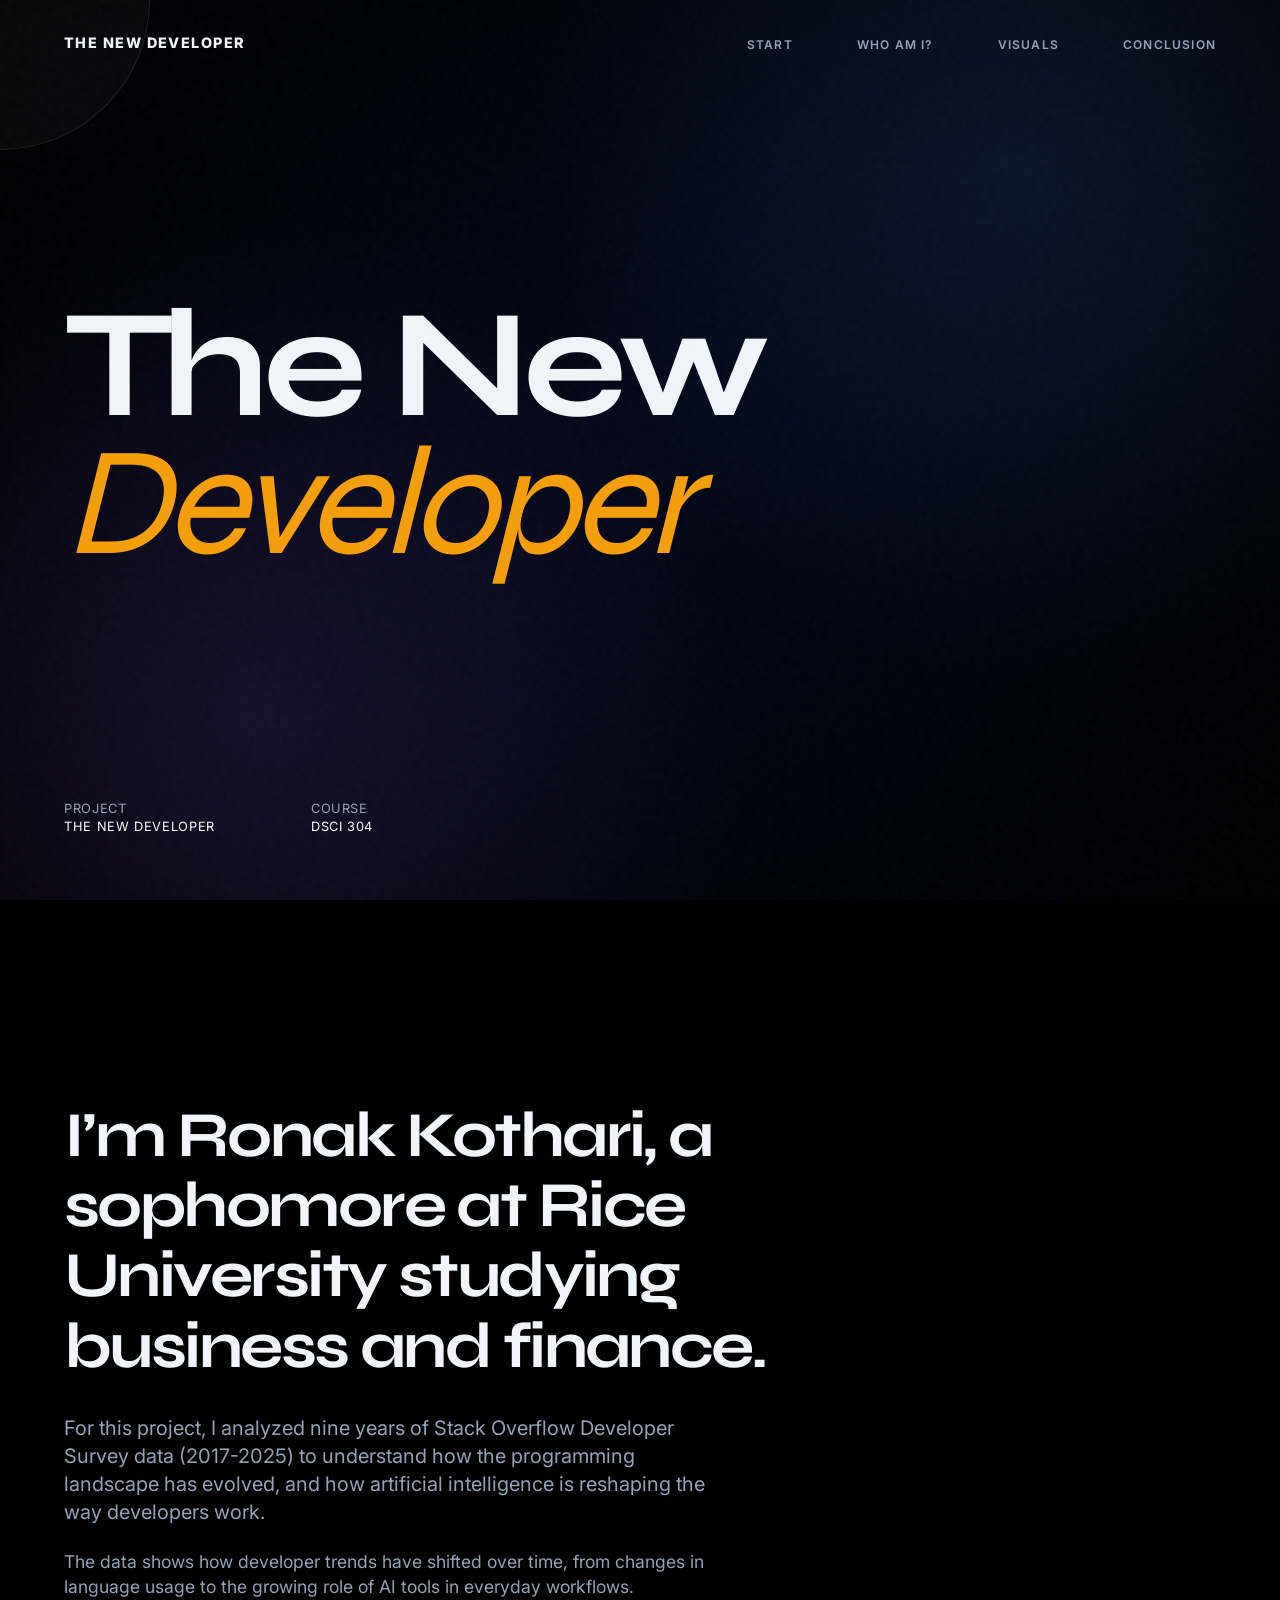
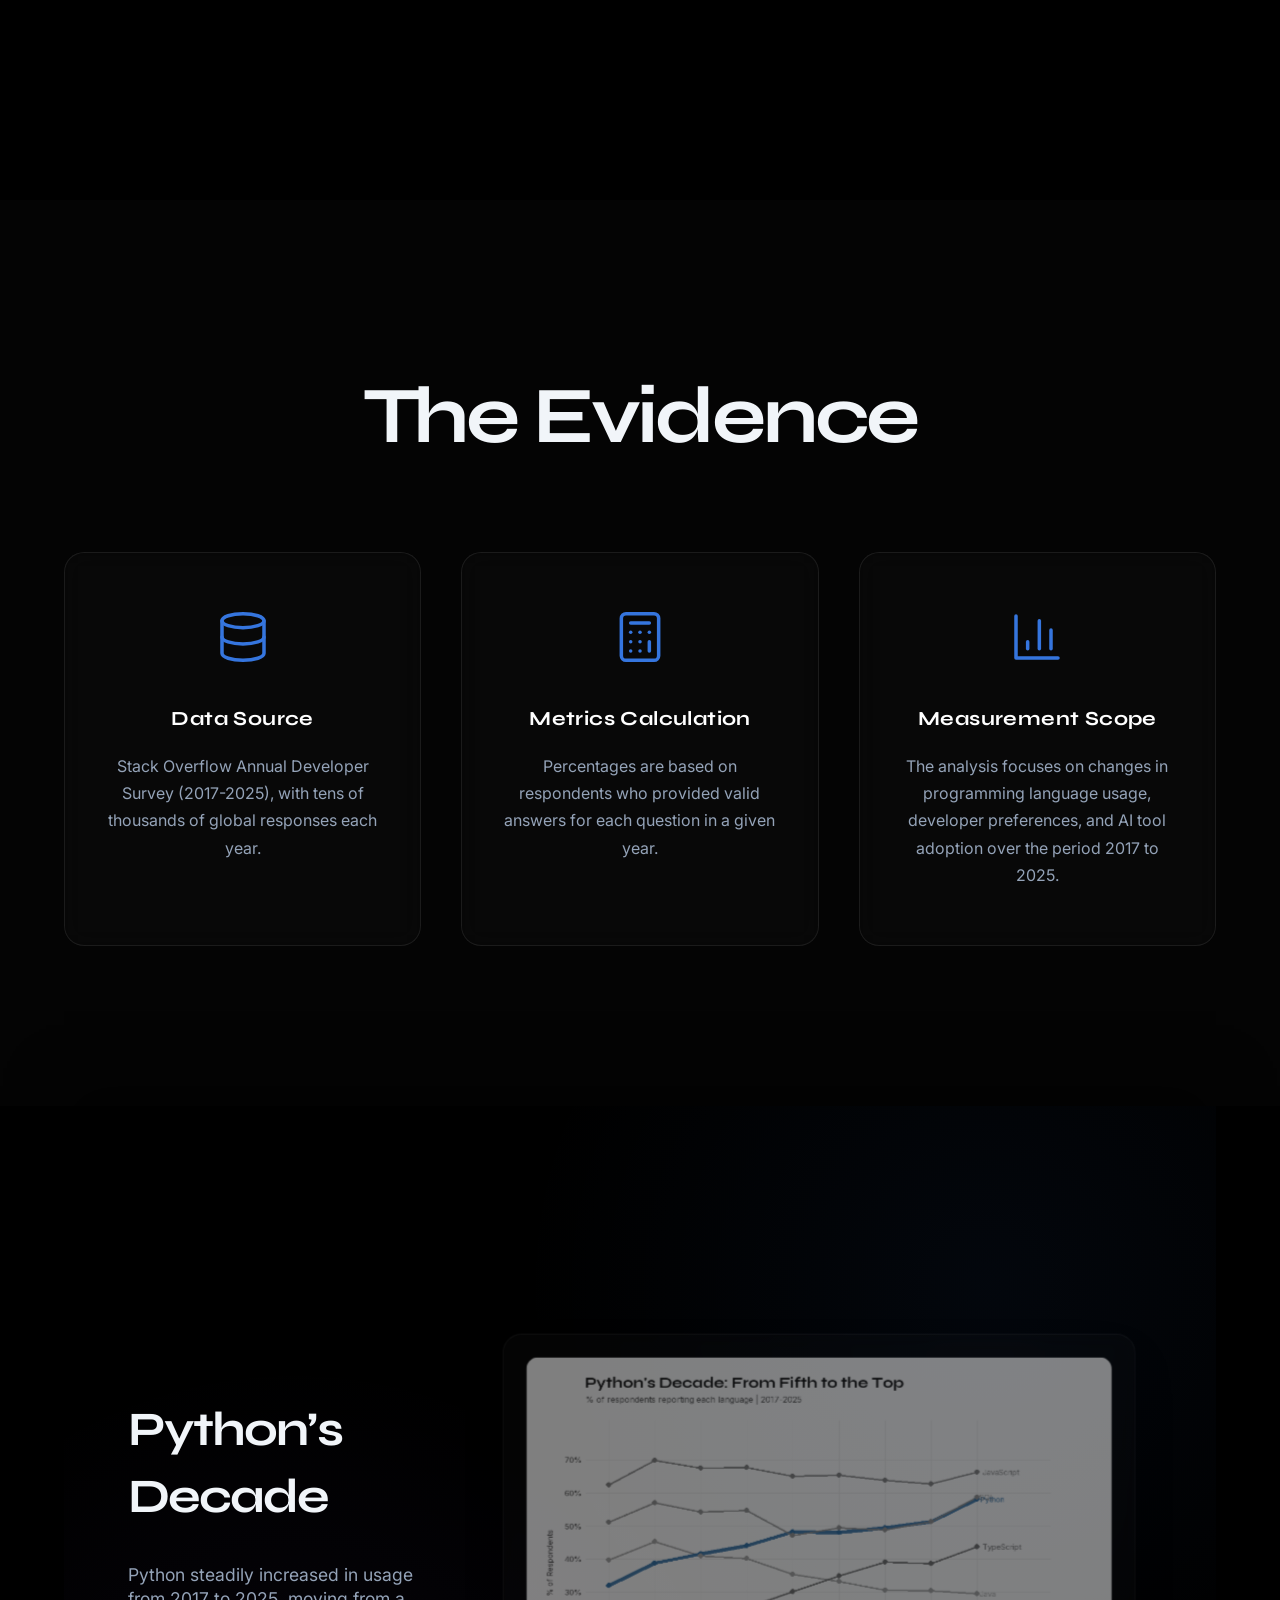
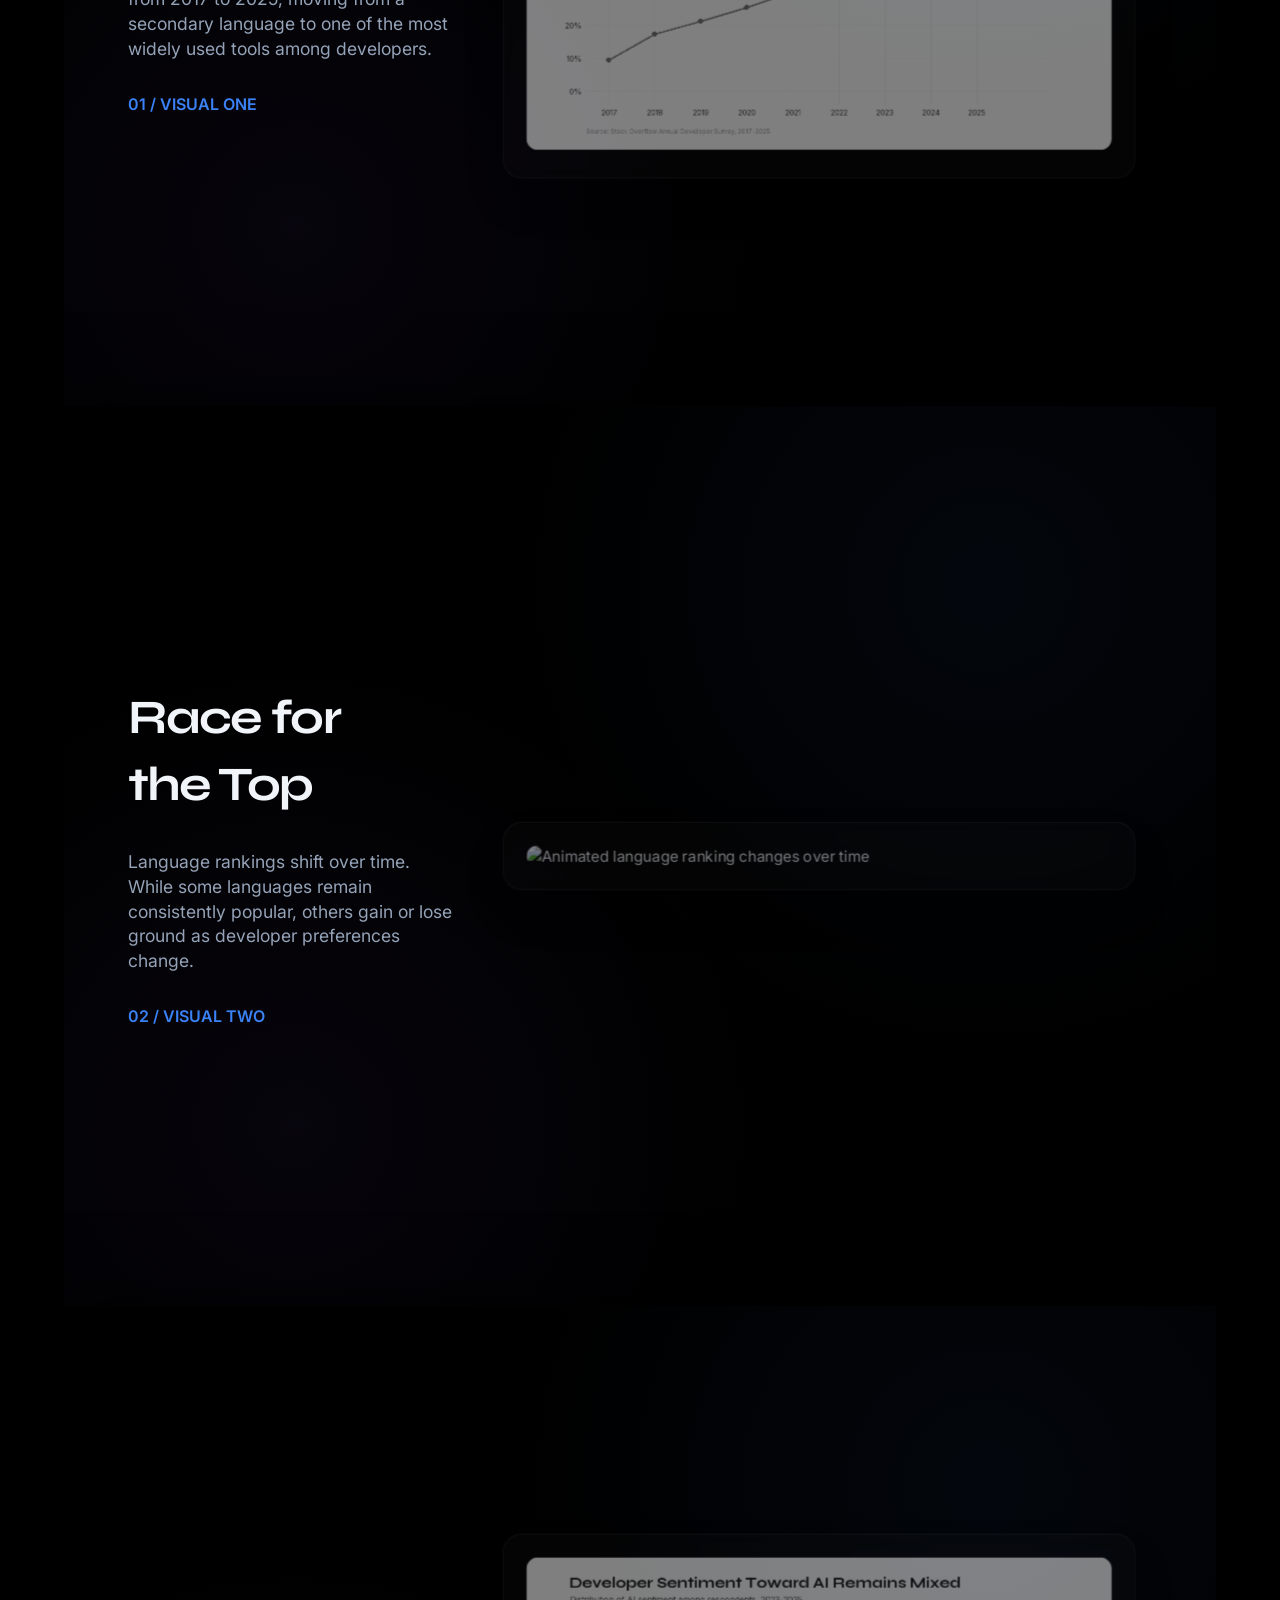
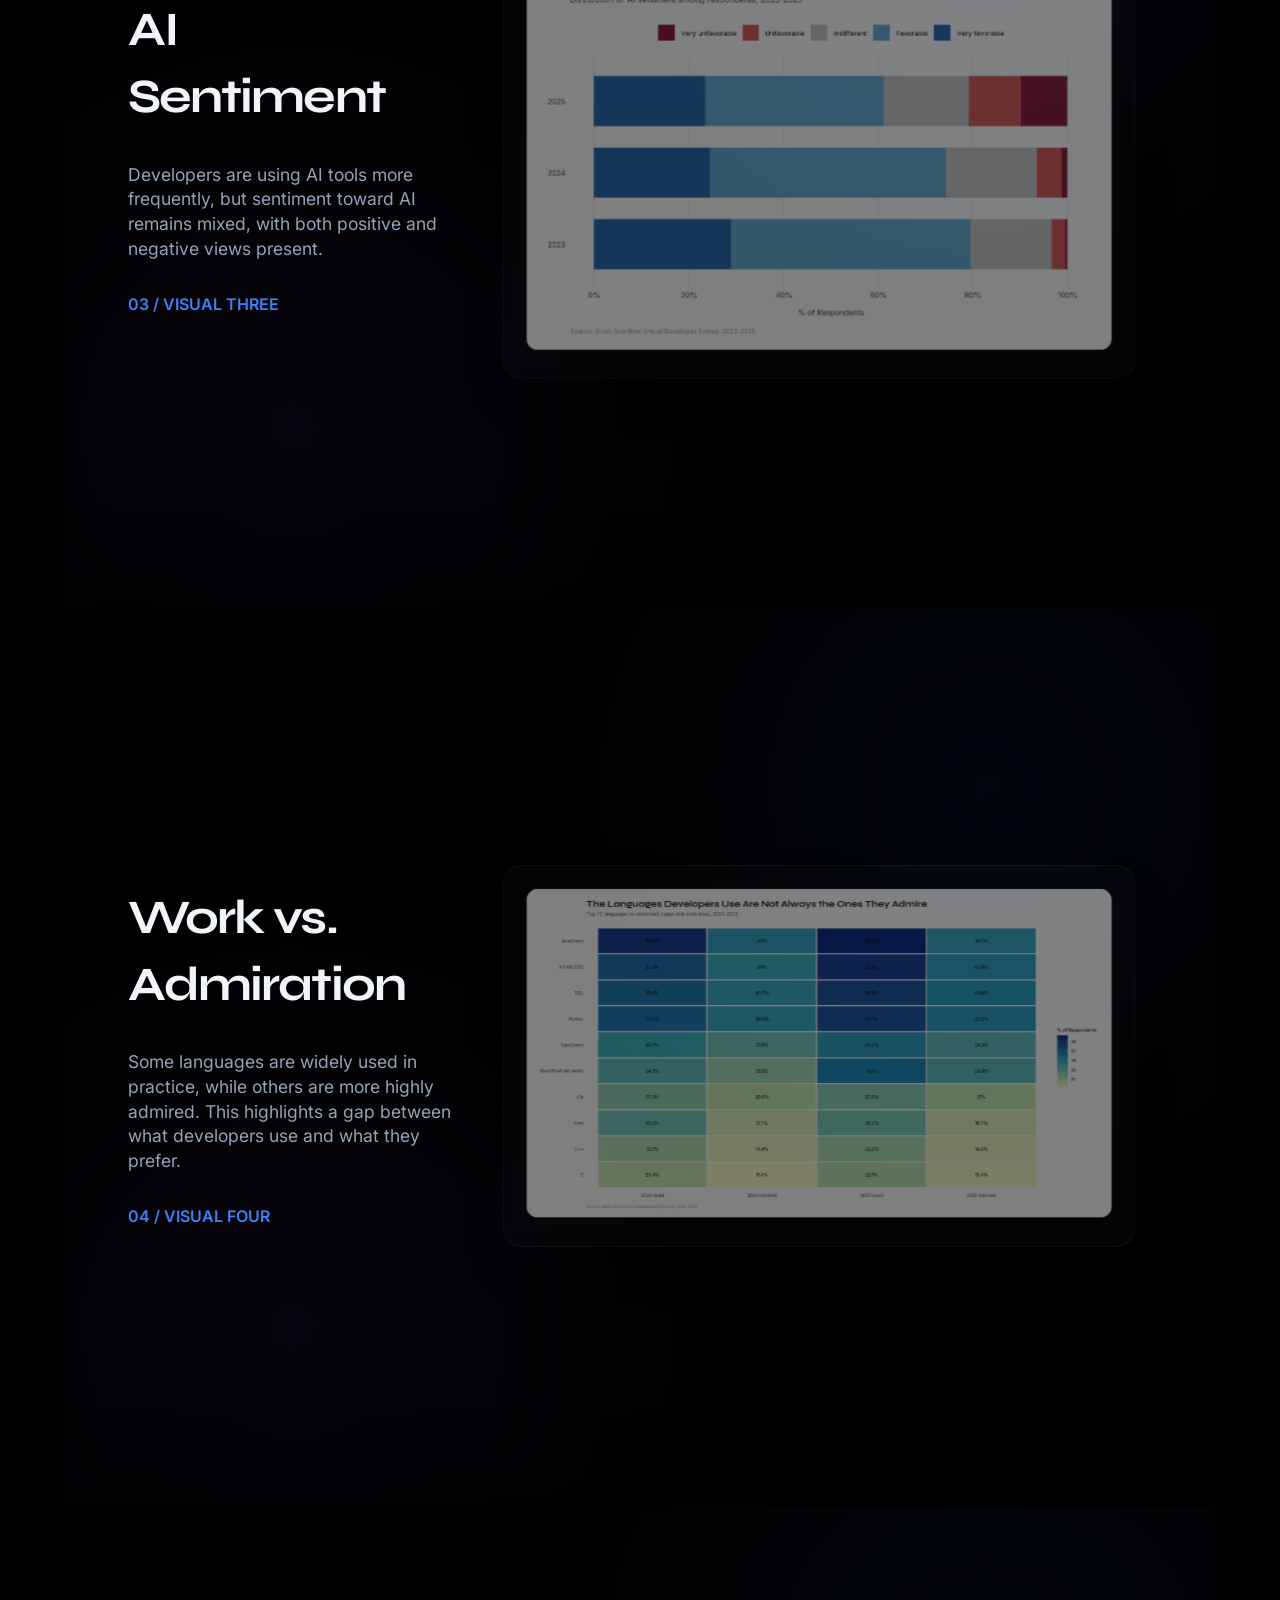
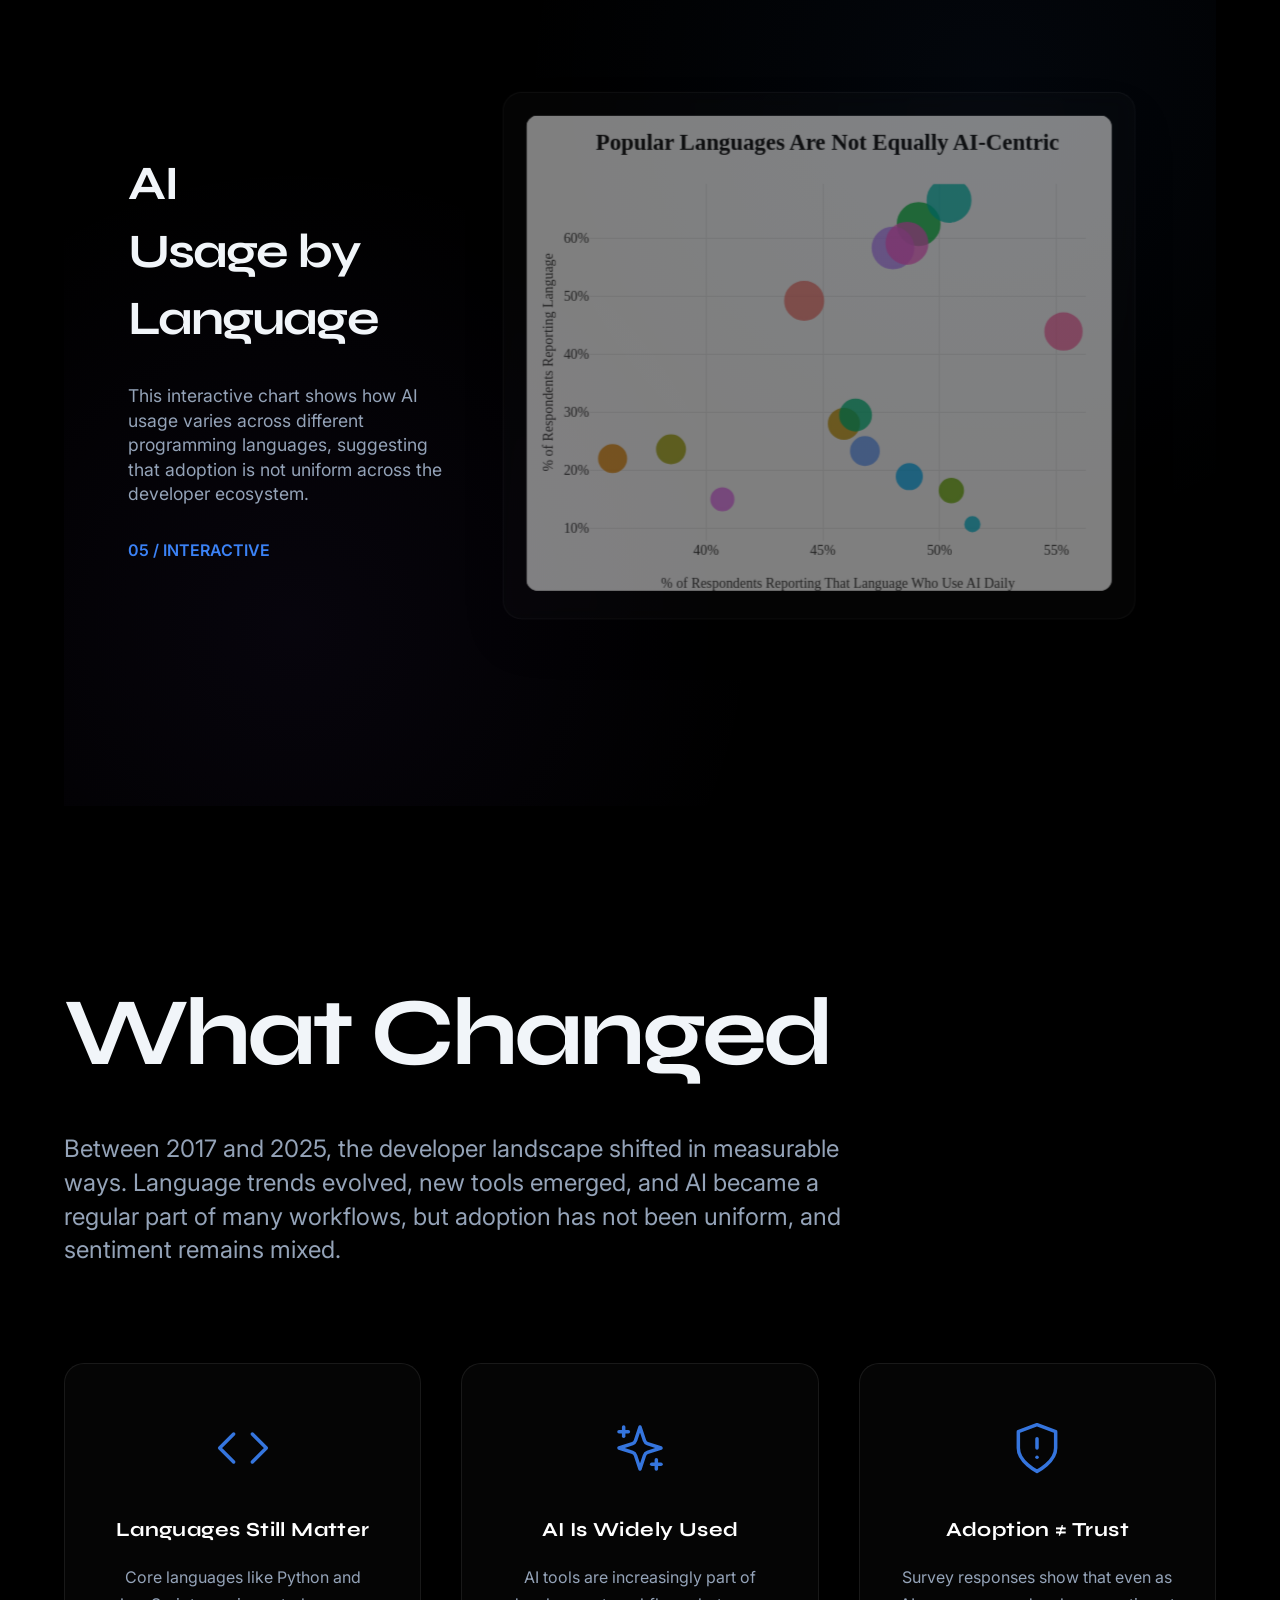
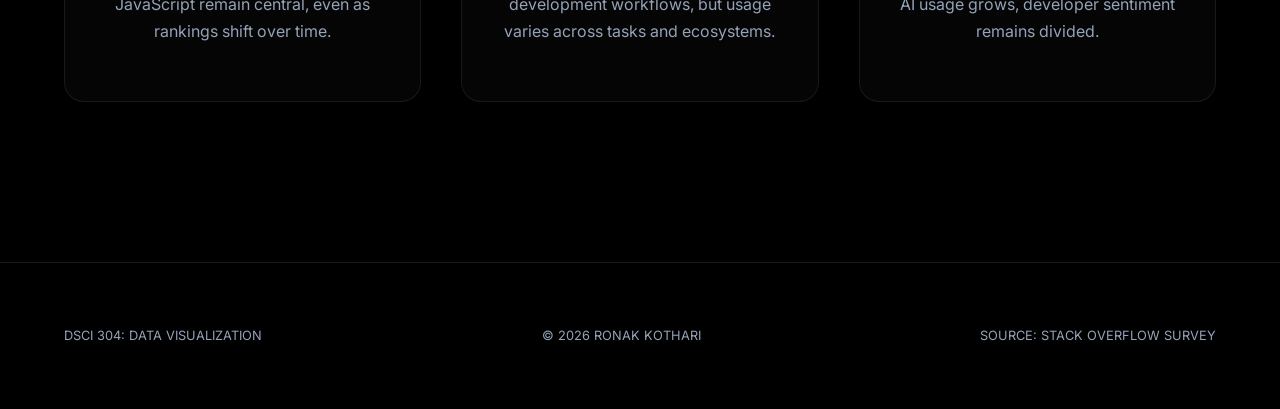
==== commit abc6e673: "Bug-Fixes" ====
--- a/index.html
+++ b/index.html
@@ -15,7 +15,7 @@
 
     <header>
         <nav>
-            <div class="logo">DSCI 304 / PORTFOLIO</div>
+            <div class="logo">The New Developer</div>
             <ul class="nav-links">
                 <li><a href="#hero" style="text-decoration: none;">Start</a></li>
                 <li><a href="#intro" style="text-decoration: none;">Who am I?</a></li>
